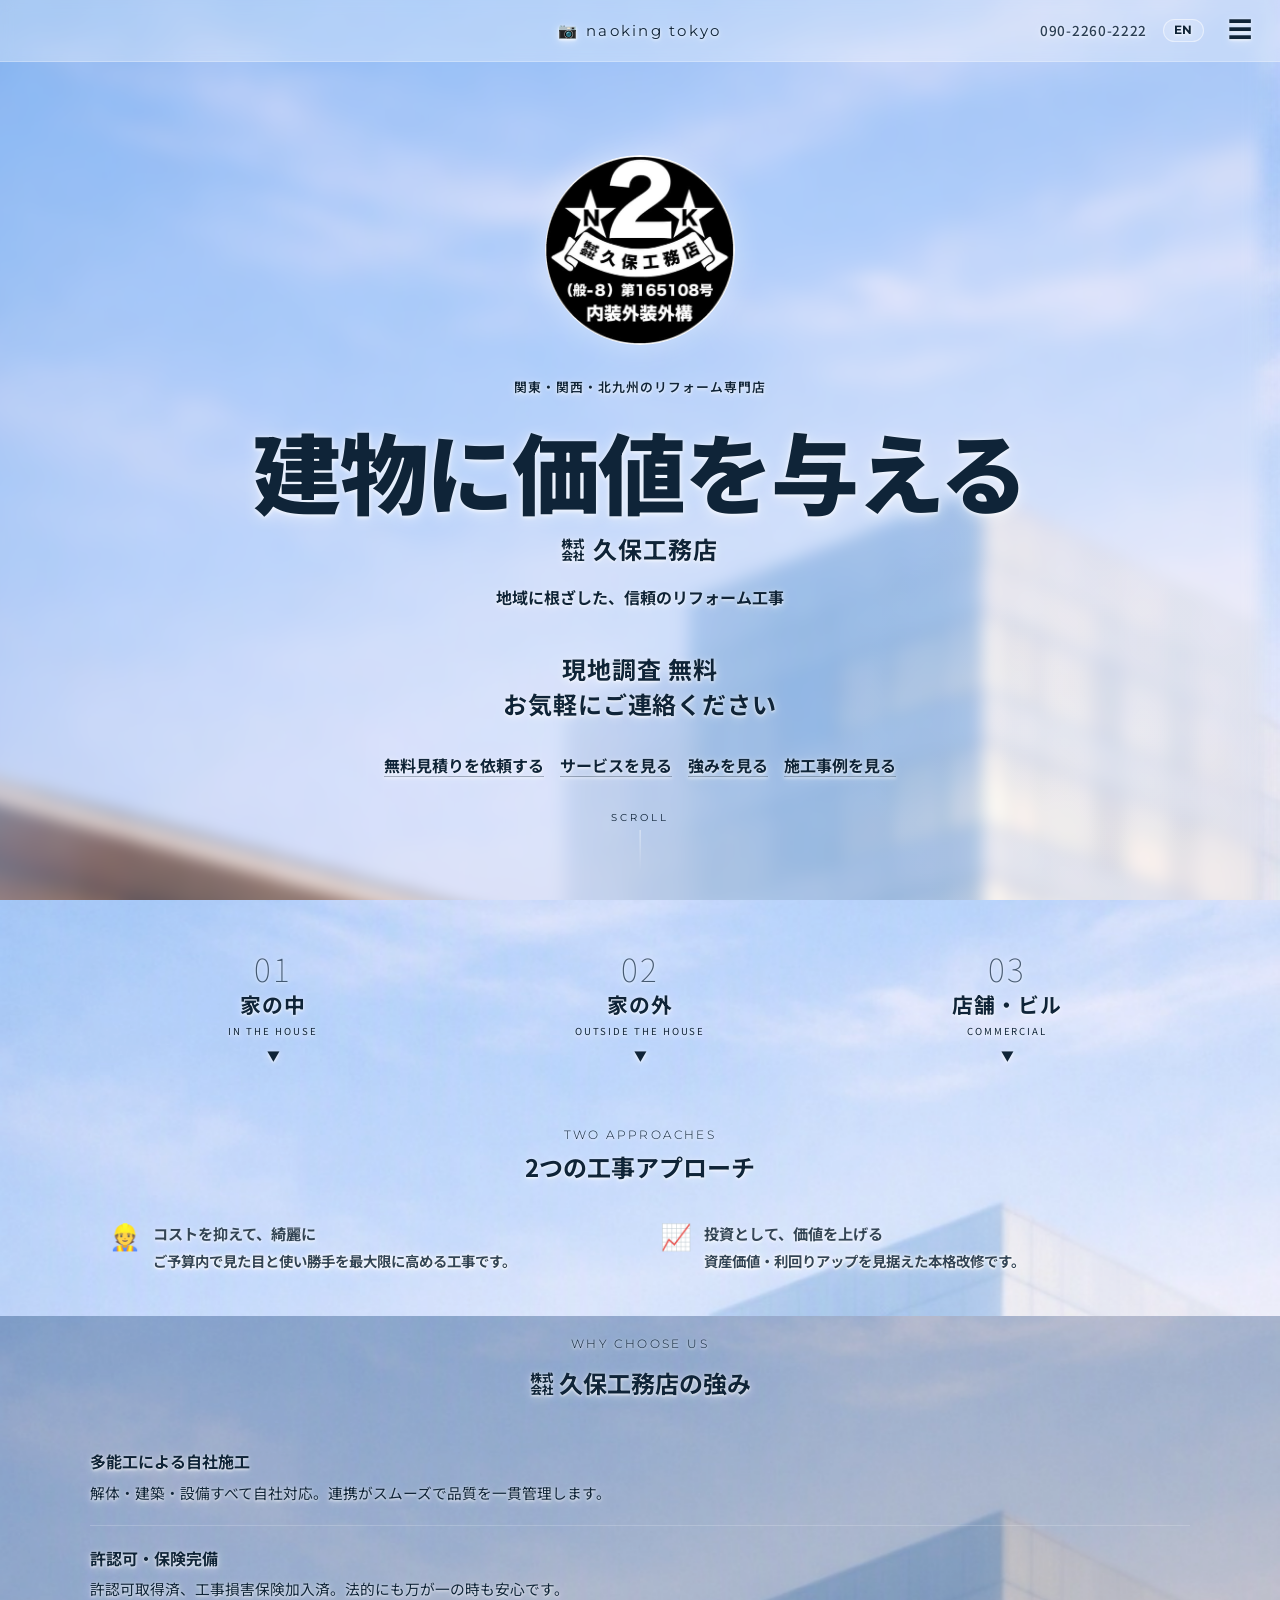
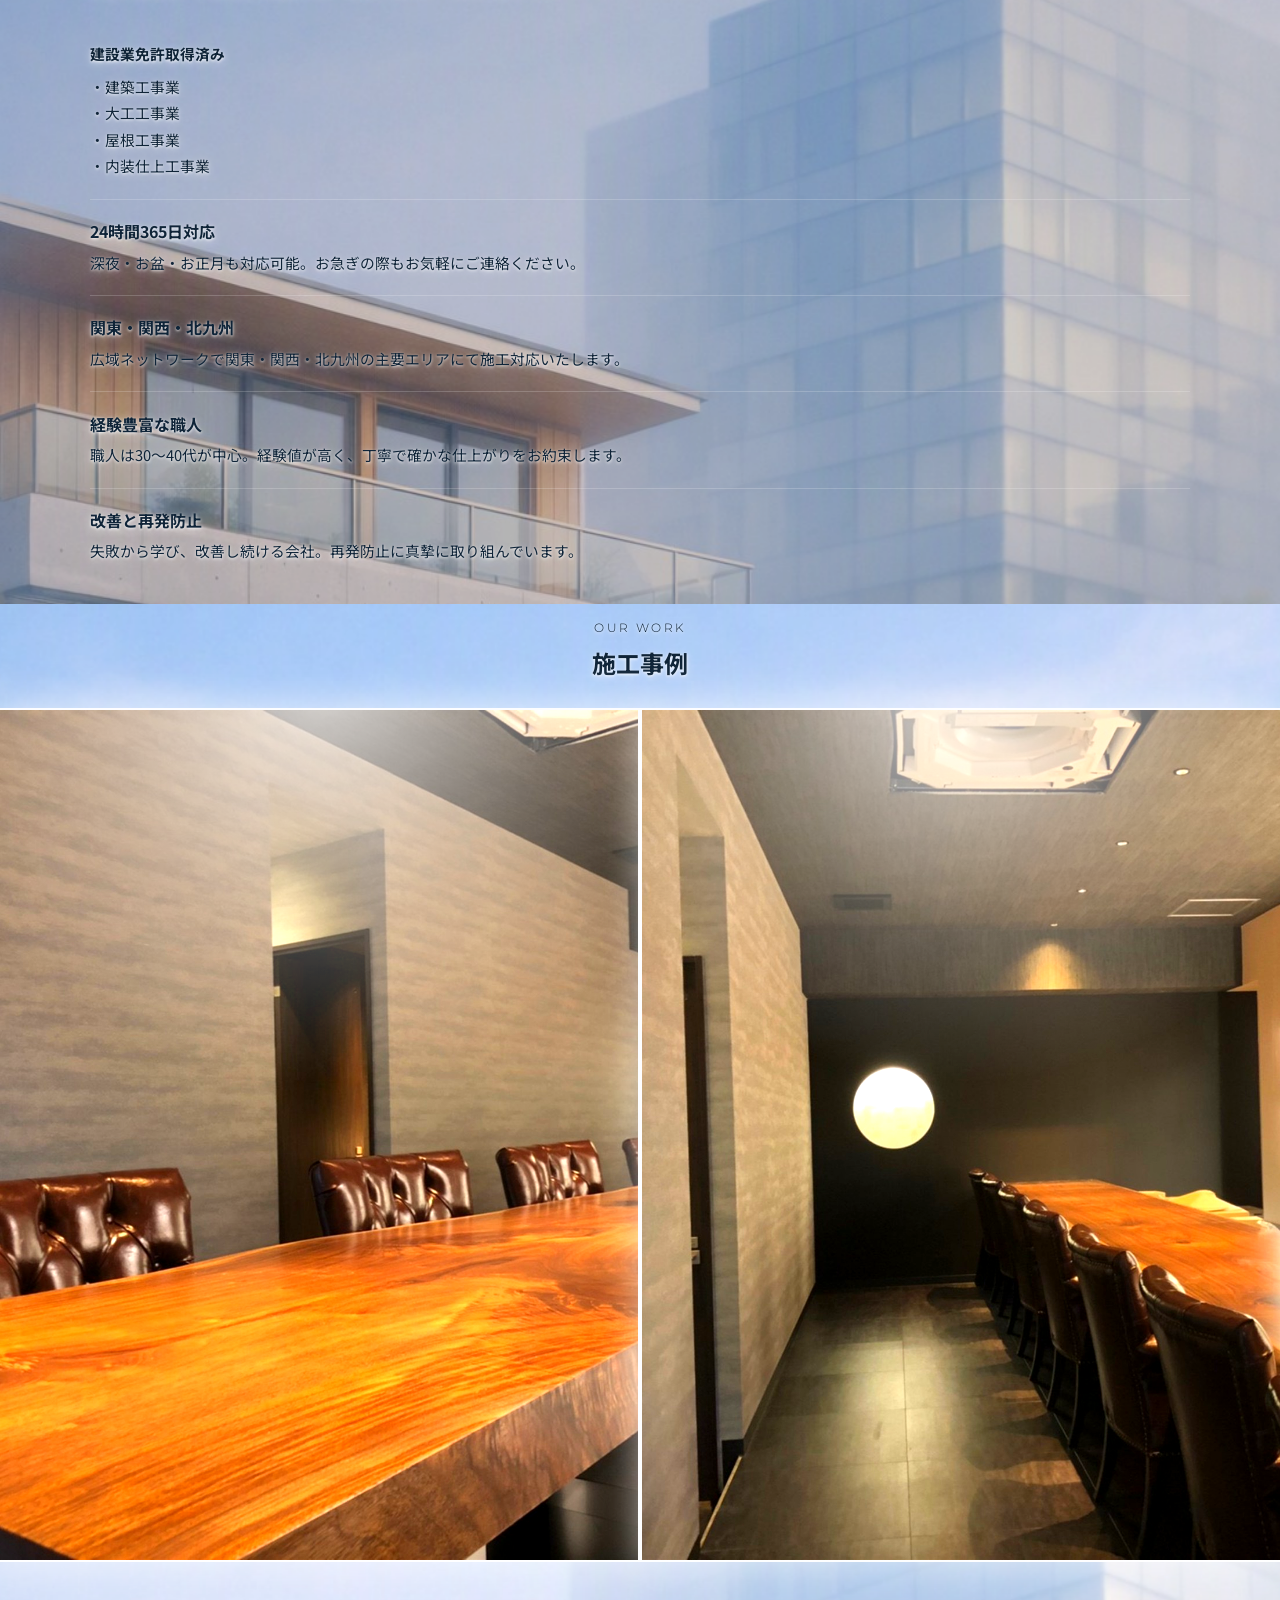
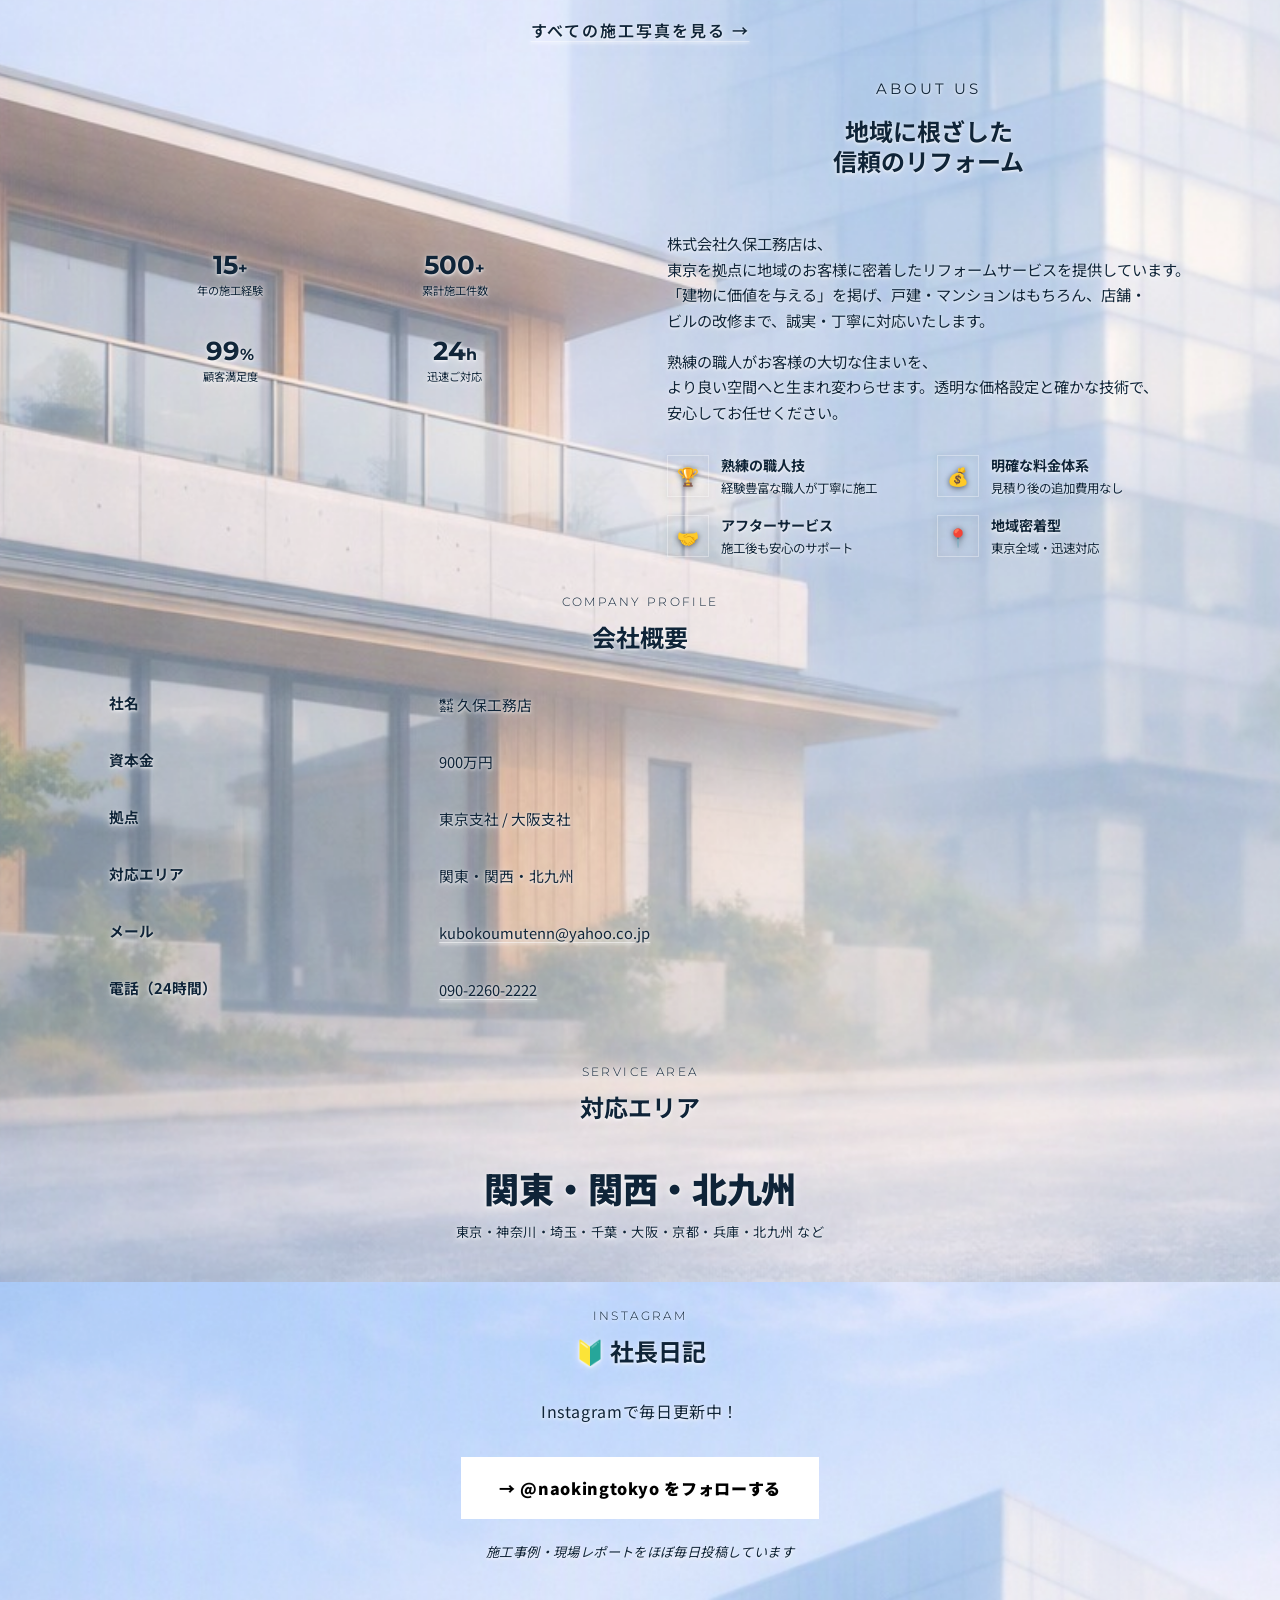
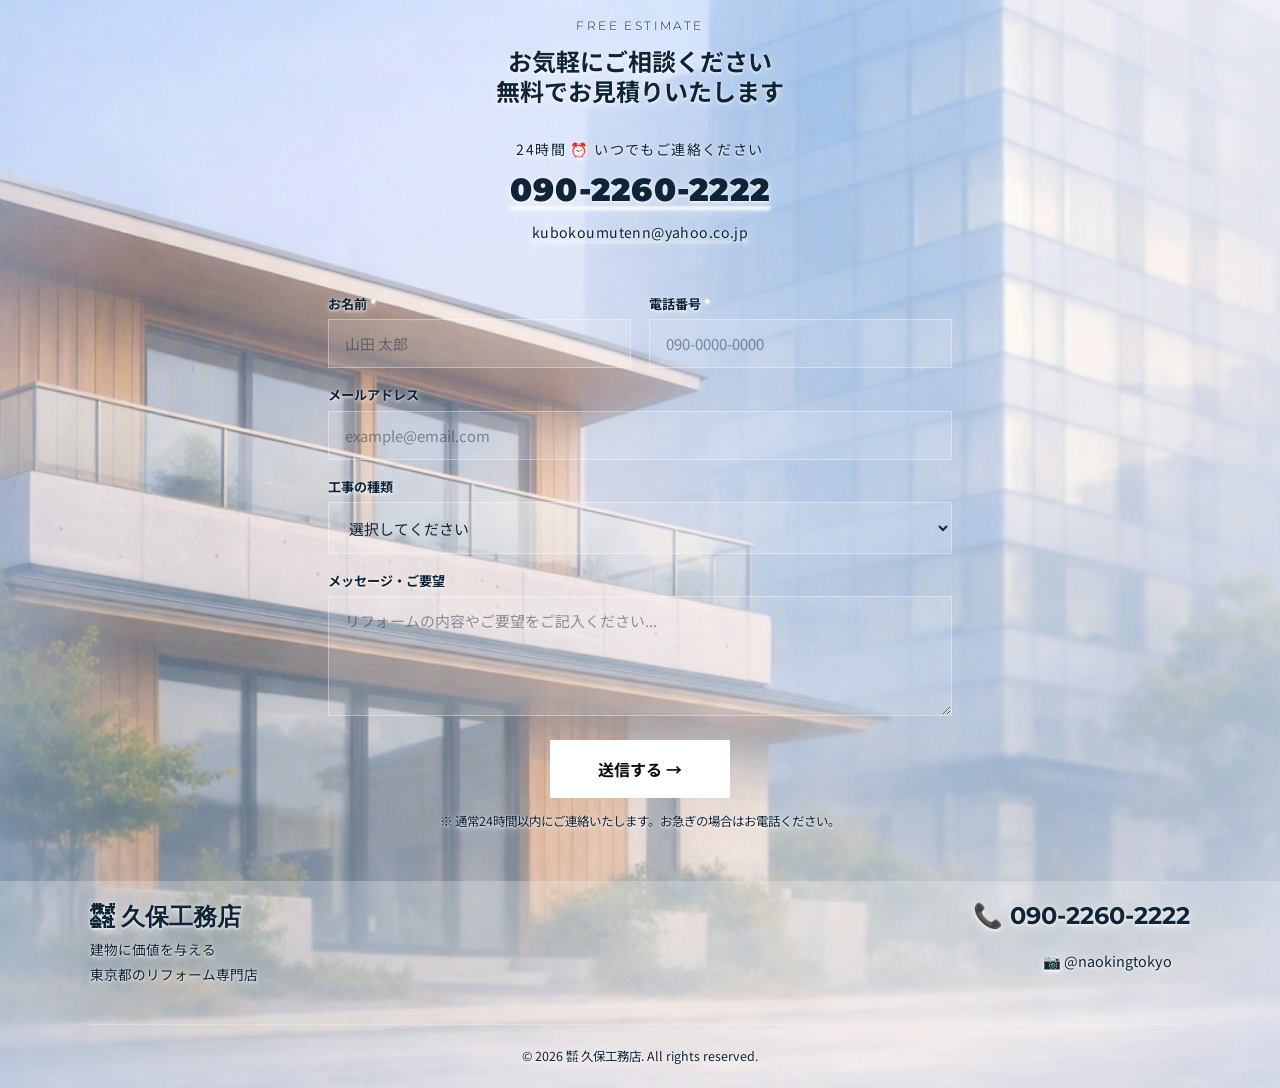
==== index.html @ e4a73e52 "Align hero-free-text size with hero-name (both now 1.5rem) Kubo-san asked for "現地調査 無料 / お気軽にご連絡ください" ====
<!DOCTYPE html>
<html lang="ja">
<head>
  <meta charset="UTF-8">
  <meta name="viewport" content="width=device-width, initial-scale=1.0">
  <title>㍿ 久保工務店 | 建物に価値を与える</title>
  <link rel="icon" href="logo.jpg" type="image/jpeg">
  <link rel="canonical" href="https://kubokoumutenn.com">
  <meta property="og:url" content="https://kubokoumutenn.com">
  <meta property="og:title" content="㍿ 久保工務店 | 建物に価値を与える">
  <meta property="og:description" content="地域に根ざした、信頼のリフォーム工事。戸建・マンションから店舗・ビルまで対応。現地調査無料。関東・関西・北九州。24時間365日対応。">
  <meta property="og:type" content="website">
  <!-- Structured data: no street address is published anywhere on this
       site (only "東京支社 / 大阪支社" branch names) -- this models the
       business as a service-area contractor via areaServed rather than
       inventing an address, matching how Google expects businesses that
       travel to customers rather than operate a storefront. -->
  <script type="application/ld+json">
  {
    "@context": "https://schema.org",
    "@type": "GeneralContractor",
    "@id": "https://kubokoumutenn.com/#business",
    "name": "株式会社久保工務店",
    "alternateName": "naoking tokyo",
    "url": "https://kubokoumutenn.com",
    "logo": "https://kubokoumutenn.com/logo.jpg",
    "image": "https://kubokoumutenn.com/logo.jpg",
    "description": "地域に根ざした、信頼のリフォーム工事。戸建・マンションから店舗・ビルまで対応。現地調査無料。関東・関西・北九州。24時間365日対応。",
    "telephone": "+81-90-2260-2222",
    "email": "kubokoumutenn@yahoo.co.jp",
    "sameAs": [
      "https://www.instagram.com/naokingtokyo"
    ],
    "areaServed": [
      { "@type": "AdministrativeArea", "name": "東京都" },
      { "@type": "AdministrativeArea", "name": "神奈川県" },
      { "@type": "AdministrativeArea", "name": "埼玉県" },
      { "@type": "AdministrativeArea", "name": "千葉県" },
      { "@type": "AdministrativeArea", "name": "大阪府" },
      { "@type": "AdministrativeArea", "name": "京都府" },
      { "@type": "AdministrativeArea", "name": "兵庫県" },
      { "@type": "City", "name": "北九州市" }
    ],
    "openingHoursSpecification": {
      "@type": "OpeningHoursSpecification",
      "dayOfWeek": [
        "Monday", "Tuesday", "Wednesday", "Thursday", "Friday", "Saturday", "Sunday"
      ],
      "opens": "00:00",
      "closes": "23:59"
    },
    "hasOfferCatalog": {
      "@type": "OfferCatalog",
      "name": "施工サービス",
      "itemListElement": [
        {
          "@type": "Offer",
          "itemOffered": {
            "@type": "Service",
            "name": "内装リフォーム",
            "description": "壁紙・クロス張替え、フローリング・床工事、キッチン・浴室リフォーム、収納・押し入れ改造、照明・電気工事"
          }
        },
        {
          "@type": "Offer",
          "itemOffered": {
            "@type": "Service",
            "name": "外装リフォーム",
            "description": "外壁塗装・補修、屋根工事・防水、サッシ・窓リフォーム、雨樋・軒天補修、玄関・アプローチ改修"
          }
        },
        {
          "@type": "Offer",
          "itemOffered": {
            "@type": "Service",
            "name": "外構・全面リフォーム工事",
            "description": "間取り変更・スケルトン工事、断熱・耐震リフォーム、バリアフリー化、マンション全面改装、一戸建て丸ごとリフォーム"
          }
        },
        {
          "@type": "Offer",
          "itemOffered": {
            "@type": "Service",
            "name": "店舗・ビル改修",
            "description": "テナント内装・店舗改修、オフィス改修、ビル外装・共用部リノベーション、収益物件のコンバージョン（用途変更）、資産価値・利回り向上プラン"
          }
        }
      ]
    }
  }
  </script>
  <!-- Google tag (gtag.js) -->
  <script async src="https://www.googletagmanager.com/gtag/js?id=G-VWRMP00PLB"></script>
  <script>
    window.dataLayer = window.dataLayer || [];
    function gtag(){dataLayer.push(arguments);}
    gtag('js', new Date());
    gtag('config', 'G-VWRMP00PLB');
  </script>
  <link rel="preconnect" href="https://fonts.googleapis.com">
  <link rel="preconnect" href="https://fonts.gstatic.com" crossorigin>
  <link href="https://fonts.googleapis.com/css2?family=Noto+Sans+JP:wght@300;400;500;700;900&family=Montserrat:wght@400;600;700;800;900&display=swap" rel="stylesheet">
  <style>
    *, *::before, *::after { box-sizing: border-box; margin: 0; padding: 0; max-width: 100%; }

    :root {
      --primary:       #ffffff;
      --primary-hover: #cccccc;
      --secondary:     #888888;
      --accent:        #333333;
      --green:         #bbbbbb;
      --dark:          #0a0a0a;
      --cream:         #0a0a0a;
      --warm:          #111111;
      --text:          #888888;
      --muted:         #666666;
      --color-card:    rgba(26,26,26,0.85);
    }

    html {
      scroll-behavior: smooth;
      overflow-x: hidden;
      max-width: 100%;
      width: 100%;
    }

    body {
      font-family: 'Noto Sans JP', sans-serif;
      color: var(--text);
      background: var(--cream);
      overflow-x: hidden;
      max-width: 100%;
      width: 100%;
      word-break: keep-all;
      overflow-wrap: break-word;
    }

    .ph { font-variant-emoji: text; color: #0f2438; }

    /* ─── NAV ─────────────────────────────────────── */
    nav {
      position: fixed;
      top: 0;
      left: 0;
      right: 0;
      z-index: 1000;
      width: 100%;
      padding: 0.9rem 20px;
      box-sizing: border-box;
      background: rgba(255,255,255,0.30);
      backdrop-filter: blur(6px);
      border-bottom: 1px solid rgba(255,255,255,0.25);
      display: flex;
      align-items: center;
      min-height: 60px;
    }

    .nav-logo {
      flex: 0;
      font-family: 'Montserrat', sans-serif;
      font-weight: 400;
      font-size: 0.95rem;
      color: #0f2438;
      text-shadow: 0 1px 3px rgba(255,255,255,0.9), 0 2px 10px rgba(255,255,255,0.55);
      letter-spacing: 0.15em;
      text-transform: lowercase;
      white-space: nowrap;
      text-decoration: none;
    }
    .nav-logo span { color: #0f2438; }

    .nav-phone {
      color: #0f2438;
      text-shadow: 0 1px 3px rgba(255,255,255,0.9), 0 2px 10px rgba(255,255,255,0.55);
      text-decoration: none;
      font-size: 0.85rem;
      letter-spacing: 0.05em;
      font-weight: 500;
      opacity: 0.85;
      white-space: nowrap;
    }
    .nav-phone:hover { opacity: 1; }

    /* Language toggle -- a small pill badge rather than plain text like
       the phone number, so it reads as a switch/control instead of
       blending into the rest of the nav. Kept compact so it doesn't push
       the phone number or hamburger into wrapping on narrow screens. */
    .nav-lang {
      display: inline-flex;
      align-items: center;
      justify-content: center;
      padding: 0.2rem 0.6rem;
      border: 1px solid rgba(255,255,255,0.5);
      border-radius: 999px;
      background: rgba(255,255,255,0.15);
      color: #0f2438;
      text-shadow: 0 1px 3px rgba(255,255,255,0.9), 0 2px 10px rgba(255,255,255,0.55);
      text-decoration: none;
      font-family: 'Montserrat', sans-serif;
      font-size: 0.72rem;
      font-weight: 700;
      letter-spacing: 0.08em;
      white-space: nowrap;
      transition: background 0.2s ease, border-color 0.2s ease;
    }
    .nav-lang:hover {
      background: rgba(255,255,255,0.28);
      border-color: rgba(255,255,255,0.9);
    }

    #hamburger {
      background: none;
      border: none;
      color: #0f2438;
      text-shadow: 0 1px 3px rgba(255,255,255,0.9), 0 2px 10px rgba(255,255,255,0.55);
      font-size: 1.5rem;
      cursor: pointer;
      z-index: 1100;
      line-height: 1;
      padding: 4px 8px;
    }

    /* Dark scrim (not the light glass used on the thin nav bar) -- white
       text needs a genuinely dark backdrop to stay legible, and a light
       translucent background stops providing that once it sits over a
       bright part of the photo, since white-on-near-white barely shows
       even with a shadow. This dropdown needs to work reliably over any
       part of the page, so it gets its own solid-ish dark tint. */
    #mobile-menu {
      display: none;
      position: absolute;
      top: 100%;
      left: 0;
      right: 0;
      background: rgba(255,255,255,0.9);
      backdrop-filter: blur(10px);
      padding: 20px;
      z-index: 999;
      border-bottom: 1px solid rgba(15,36,56,0.15);
    }
    #mobile-menu a {
      display: block;
      color: #0f2438;
      text-shadow: none;
      text-decoration: none;
      padding: 12px 0;
      border-bottom: 1px solid rgba(15,36,56,0.15);
      font-size: 0.85rem;
      letter-spacing: 0.1em;
      font-family: 'Noto Sans JP', sans-serif;
    }
    #mobile-menu a:last-child { border-bottom: none; }
    #mobile-menu a:hover { color: rgba(15,36,56,0.65); }

    .nav-logo-img {
      display: block;
      width: 55px;
      height: 55px;
      min-width: 55px;
      min-height: 55px;
      flex-shrink: 0;
      border-radius: 50%;
      object-fit: contain;
      object-position: center;
      border: 2px solid rgba(255,255,255,0.6);
      box-shadow: 0 2px 10px rgba(0,0,0,0.4);
      background: transparent;
      mix-blend-mode: multiply;
    }

    @media (max-width: 768px) {
      nav {
        padding: 0.75rem 12px;
        gap: 0.4rem;
        justify-content: space-between;
      }
      nav > div:first-child {
        display: none;
      }
      nav > div:nth-child(3) {
        flex: 0 0 auto;
        display: flex;
        align-items: center;
        gap: 0.35rem;
      }
      .nav-logo {
        font-size: 0.72rem;
        letter-spacing: 0.08em;
      }
      .nav-phone {
        display: inline-block !important;
        font-size: 0.68rem;
        letter-spacing: 0.03em;
      }
      .nav-lang {
        font-size: 0.64rem;
        padding: 0.15rem 0.5rem;
      }
      #hamburger {
        font-size: 1.3rem;
        padding: 2px 4px;
      }
    }

    @media (max-width: 480px) {
      .nav-logo {
        font-size: 0.68rem;
        letter-spacing: 0.06em;
      }
      .nav-phone {
        font-size: 0.62rem;
      }
      .nav-lang {
        font-size: 0.58rem;
        padding: 0.12rem 0.42rem;
      }
    }

    /* ─── MOBILE OVERLAY ──────────────────────────── */
    .mob-overlay {
      display: none;
      position: fixed;
      inset: 0;
      z-index: 190;
      background: rgba(10,10,10,.98);
      flex-direction: column;
      align-items: center;
      justify-content: center;
      gap: 2.2rem;
    }
    .mob-overlay.open { display: flex; }
    .mob-overlay a {
      color: white;
      text-decoration: none;
      font-size: 1.25rem;
      font-weight: 500;
      letter-spacing: 1px;
      transition: color .25s;
    }
    .mob-overlay a:hover { color: var(--secondary); }
    .mob-close {
      position: absolute;
      top: 1.4rem;
      right: 1.8rem;
      background: none;
      border: none;
      color: white;
      font-size: 1.8rem;
      cursor: pointer;
      line-height: 1;
    }

    /* ─── SHARED LAYOUT ───────────────────────────── */
    .container { max-width: 1100px; margin: 0 auto; position: relative; z-index: 1; }

    section { padding: 1.5rem 2rem; position: relative; }

    .section-header { text-align: center; margin-bottom: 2rem; }

    .section-label {
      font-family: 'Montserrat', sans-serif;
      font-size: 0.75rem;
      font-weight: 300;
      letter-spacing: 0.2em;
      text-transform: uppercase;
      color: #0f2438;
      text-shadow: 0 1px 3px rgba(255,255,255,0.9), 0 2px 10px rgba(255,255,255,0.55);
      margin-bottom: 0.6rem;
    }

    /* Standard header size sitewide -- matches the footer's ㍿ 久保工務店
       wordmark (.ft-logo, 1.5rem) so every major heading reads at one
       consistent size instead of the mix of 2rem/1.75rem/1.625rem/etc that
       had accumulated across different sections. */
    .section-title {
      font-size: 1.5rem;
      font-weight: 700;
      color: #0f2438;
      text-shadow: 0 1px 3px rgba(255,255,255,0.9), 0 2px 10px rgba(255,255,255,0.55);
      line-height: 1.25;
    }

    /* The ㍿ ligature renders as a tall stacked 株式/会社 glyph, which eats
       into the label-to-title gap above it and makes the spacing look
       tighter than other section headers. Extra margin compensates. */
    #strengths .section-label { margin-bottom: 1.1rem; }

    .divider {
      width: 56px;
      height: 2px;
      border-radius: 0;
      background: #ffffff;
      margin: 1rem auto 0;
    }

    /* ─── BACKGROUND ZONES ──────────────────────── */
    .bg-zone {
      background-size: cover;
      background-position: center top;
      background-repeat: no-repeat;
      background-color: #0a0a0a;
    }
    /* Sitewide: one tall image (a soft-focus modern house + building,
       fading from open sky at its top down to street level at its
       bottom) reused across every zone via a different background-
       position instead of a different photo per zone -- no more seam to
       blend between zones, since it's the same photo throughout. Each
       zone's own position just picks which vertical band of that one
       image shows through its box. */
    .zone-1 {
      background-image: url('Background/bg-long-index.jpg');
      background-position: center 0%;
    }
    .zone-2 {
      background-image: url('Background/bg-long-index.jpg');
      background-position: center 60%;
    }
    .zone-3 {
      background-image: url('Background/bg-long-index.jpg');
      background-position: center 80%;
    }

    /* buttons */
    .btn {
      display: inline-block;
      padding: .95rem 2.4rem;
      border-radius: 0;
      font-weight: 700;
      font-size: .95rem;
      cursor: pointer;
      border: none;
      transition: all .3s;
      text-decoration: none;
      font-family: 'Noto Sans JP', sans-serif;
    }
    .btn-fill {
      background: #ffffff;
      color: #0a0a0a;
    }
    .btn-fill:hover {
      background: #cccccc;
      transform: translateY(-2px);
      box-shadow: 0 8px 24px rgba(255,255,255,.15);
    }
    .btn-ghost {
      background: transparent;
      color: #0f2438;
      border: 1px solid #444444;
    }
    .btn-ghost:hover {
      border-color: #0f2438;
      background: rgba(255,255,255,.05);
    }

    /* reveal animation */
    .reveal {
      opacity: 0;
      transform: translateY(28px);
      transition: opacity .65s ease, transform .65s ease;
    }
    .reveal.visible {
      opacity: 1;
      transform: none;
    }

    /* Border-trace flash: one thin shiny line runs the full perimeter of
       a compact "header" block (label + title) inside each major
       section, leaving a short glowing trail behind its leading edge,
       then fades out right as it completes the lap. Replayed each time
       that section scrolls into view. Traces a small header rather than
       the whole section so the full loop is always visible even on
       sections taller than the viewport. display:inline-block makes the
       frame hug its text content instead of stretching full-width.
       opacity:0 at rest is required because the dash (64) and gap (336)
       sum to exactly the path's real total length (400), so some part
       of the dash is ALWAYS positioned somewhere on the path — without
       this, a static sliver stays visible at the idle dashoffset even
       when not "playing".

       No vector-effect="non-scaling-stroke" here on purpose, even
       though the header box is rarely square (preserveAspectRatio=
       "none" stretches the 100x100 viewBox unevenly to fit it) — with
       non-scaling-stroke PRESENT, stroke-dasharray rendered as two
       disconnected fragments on opposite edges instead of one
       continuous dash (confirmed by toggling the attribute on/off with
       everything else identical). Without it, the stroke width varies
       slightly between the squished and stretched axes, which is the
       better trade-off: a thin glowing line with faint width unevenness
       reads fine, a line that's visibly broken into two pieces does not.

       Units are the path's RAW length (400 = 4 sides x 100 viewBox
       units each, from "M 100 0 L 100 100 L 0 100 L 0 0 L 100 0 Z"),
       NOT a pathLength-normalized 0-100 range. There USED to be a
       pathLength="100" attribute on the <path> with dash/offset values
       written against that normalized scale (e.g. "16 84", offsets
       0-100) — that looked reasonable in isolation but rendered as TWO
       separate dash fragments on opposite edges instead of one, because
       stroke-dasharray/stroke-dashoffset here do NOT actually get
       rescaled by pathLength (confirmed empirically: getTotalLength()
       reports 400 regardless of the pathLength attribute, and swapping
       in raw 400-scale values immediately fixed the double-fragment
       render). Removed pathLength from the markup entirely so nothing
       here silently depends on browser support for that rescaling —
       if a future engine starts honoring it correctly, these hardcoded
       raw values must NOT be re-normalized back down to 0-100. */
    .trace-frame {
      position: relative;
      display: inline-block;
    }
    .trace-frame svg {
      position: absolute;
      inset: 0;
      width: 100%;
      height: 100%;
      overflow: visible;
      pointer-events: none;
      z-index: 2;
    }
    .trace-frame .trace-path {
      fill: none;
      stroke: #ffffff;
      stroke-width: 1;
      stroke-linecap: round;
      filter: drop-shadow(0 0 2px rgba(255,255,255,.85)) drop-shadow(0 0 5px rgba(255,255,255,.35));
      stroke-dasharray: 64 336;
      opacity: 0;
    }
    .trace-frame .trace-path.play {
      opacity: 1;
      animation: sectionTrace .9s cubic-bezier(.3,.75,.35,1) 1;
    }
    .trace-frame.bold .trace-path {
      stroke-width: 1.25;
      filter: drop-shadow(0 0 2px rgba(255,255,255,.95)) drop-shadow(0 0 7px rgba(255,255,255,.5));
    }
    /* Full lap: dashoffset 400 -> 0 travels the entire real path length
       once. Holds full opacity until 85% through the lap, then fades to
       0 over the last stretch so the trail visibly dissolves as it
       arrives back at the start corner, instead of cutting off
       abruptly when JS removes .play after animationend. */
    @keyframes sectionTrace {
      0%   { stroke-dashoffset: 400; opacity: 1; }
      85%  { opacity: 1; }
      100% { stroke-dashoffset: 0; opacity: 0; }
    }
    @media (prefers-reduced-motion: reduce) {
      .trace-frame .trace-path.play { animation-duration: .01s; }
    }

    /* ─── HERO ────────────────────────────────────── */
    .hero {
      min-height: 100vh;
      display: flex;
      align-items: center;
      justify-content: center;
      text-align: center;
      position: relative;
      overflow: hidden;
      width: 100%;
      padding: 7rem 2rem 5rem;
    }

    /* soft-focus sky, matching the blurred look used elsewhere on the site --
       blurred on its own layer (not the whole .hero) so the text stays sharp,
       and overscanned past the edges so the blur's soft border is clipped
       off by .hero's overflow:hidden instead of showing as a visible fringe. */
    .hero::before {
      content: '';
      position: absolute;
      inset: -20px;
      background-image: url('Background/bg-long-index.jpg');
      background-size: cover;
      background-position: center 0%;
      background-repeat: no-repeat;
      filter: blur(8px);
      z-index: 0;
    }

    /* warm glow blob */
    .hero::after {
      content: '';
      position: absolute;
      bottom: -120px;
      right: -120px;
      width: 600px;
      height: 600px;
      border-radius: 50%;
      background: radial-gradient(circle, rgba(255,255,255,.04) 0%, transparent 70%);
      pointer-events: none;
    }

    .hero-content {
      position: relative;
      z-index: 1;
      width: 100%;
      max-width: 100%;
      margin: 0 auto;
      display: flex;
      flex-direction: column;
      align-items: center;
      justify-content: center;
      text-align: center;
      padding-top: 20px;
      padding-bottom: 20px;
      padding-left: 20px;
      padding-right: 20px;
      box-sizing: border-box;
    }

    .hero-badge {
      display: inline-block;
      background: transparent;
      color: #0f2438;
      font-family: 'Noto Sans JP', sans-serif;
      font-size: .8rem;
      font-weight: 600;
      padding: 0;
      border: none;
      letter-spacing: 1px;
      margin-bottom: 1.6rem;
      text-shadow: 0 1px 3px rgba(255,255,255,0.9), 0 2px 10px rgba(255,255,255,0.55);
    }

    /* Matches the footer's ㍿ 久保工務店 wordmark (.ft-logo) size, since
       it's the same text -- part of the sitewide header-size standard. */
    .hero-name {
      font-family: 'Noto Sans JP', sans-serif;
      font-size: 1.5rem;
      font-weight: 700;
      color: #0f2438;
      letter-spacing: 0.05em;
      margin-bottom: 1.2rem;
      text-shadow: 0 1px 3px rgba(255,255,255,0.9), 0 2px 10px rgba(255,255,255,0.55);
    }
    .hero-name .hl { color: inherit; }

    .hero-tagline {
      font-family: 'Noto Sans JP', sans-serif;
      font-size: clamp(2.8rem, 7vw, 5.5rem);
      color: #0f2438;
      font-weight: 900;
      letter-spacing: -0.02em;
      line-height: 1.1;
      margin-bottom: .75rem;
      text-shadow: 0 1px 4px rgba(255,255,255,0.9), 0 3px 16px rgba(255,255,255,0.55);
    }

    .hero-sub {
      font-size: 1rem;
      color: #0f2438;
      font-weight: 700;
      margin-bottom: 2.6rem;
      text-shadow: 0 1px 3px rgba(255,255,255,0.9), 0 2px 10px rgba(255,255,255,0.55);
    }

    .hero-cta .btn {
      background: none;
      border: none;
      box-shadow: none;
      padding: 0;
      color: #0f2438;
      font-weight: 700;
      font-size: 1rem;
      text-decoration: underline;
      text-underline-offset: 4px;
      text-decoration-color: rgba(15,36,56,0.35);
      text-shadow: 0 1px 3px rgba(255,255,255,0.9), 0 2px 10px rgba(255,255,255,0.55);
      transition: color .2s, text-decoration-color .2s;
    }
    .hero-cta .btn:hover {
      background: none;
      transform: none;
      box-shadow: none;
      color: #0f2438;
      text-decoration-color: rgba(15,36,56,0.75);
    }

    .hero-free-text {
      font-family: 'Noto Sans JP', sans-serif;
      font-size: 1.5rem;
      font-weight: 700;
      color: #0f2438;
      letter-spacing: 0.04em;
      margin-bottom: 2rem;
      text-shadow: 0 1px 3px rgba(255,255,255,0.9), 0 2px 10px rgba(255,255,255,0.55);
    }

    .hero-cta {
      display: flex;
      gap: 1rem;
      justify-content: center;
      flex-wrap: wrap;
    }

    .hero-logo-wrap {
      width: 190px;
      height: 190px;
      min-width: 190px;
      min-height: 190px;
      border-radius: 50%;
      overflow: hidden;
      margin: 0 auto 2rem;
      flex-shrink: 0;
      background: transparent;
      filter: drop-shadow(0 0 15px rgba(255,255,255,0.4));
    }
    .hero-logo-img {
      display: block;
      width: 100%;
      height: 100%;
      object-fit: cover;
      object-position: center;
      border-radius: 50%;
      border: none;
    }

    /* ─── SCROLL INDICATOR ────────────────────────── */
    .scroll-indicator {
      position: absolute;
      bottom: 30px;
      left: 50%;
      transform: translateX(-50%);
      display: flex;
      flex-direction: column;
      align-items: center;
      gap: 6px;
      z-index: 10;
    }
    .scroll-text {
      font-family: 'Montserrat', sans-serif;
      font-size: 0.65rem;
      font-weight: 400;
      letter-spacing: 0.3em;
      color: #0f2438;
      text-transform: uppercase;
    }
    .scroll-line {
      width: 1px;
      height: 40px;
      background: linear-gradient(to bottom, rgba(255,255,255,0.6), rgba(255,255,255,0));
      animation: scrollDrop 1.6s ease-in-out infinite;
    }
    @keyframes scrollDrop {
      0%   { opacity: 0; transform: scaleY(0); transform-origin: top; }
      40%  { opacity: 1; transform: scaleY(1); transform-origin: top; }
      80%  { opacity: 0; transform: scaleY(1); transform-origin: bottom; }
      100% { opacity: 0; transform: scaleY(0); transform-origin: bottom; }
    }

    /* ─── SERVICES ────────────────────────────────── */
    #services {
      position: relative;
    }
    /* Reverted back to 0.15 -- raising this to 0.42 created a visible dark
       rectangle specifically around .services-grid, because that grid
       already carries its own translucent white grid-line background
       (rgba(255,255,255,0.18)); stacking a much stronger black overlay
       underneath it made the grid area read as a distinct dark box against
       the rest of the section, which is exactly what "no more dark boxes"
       ruled out earlier in this project. Fixed the actual pale-text
       complaint by strengthening the text itself (font-weight) instead of
       the section-wide overlay -- see .service-desc/.service-list li/
       .two-track-text p below. */
    #services::before {
      content: '';
      position: absolute;
      inset: 0;
      background: rgba(255,255,255,0.15);
      z-index: 0;
    }

    .services {
      padding: 1.25rem 1.5rem;
      position: relative;
      z-index: 1;
      background-image: url('Background/bg-long-index.jpg');
      background-size: cover;
      background-position: center 15%;
    }

    .services-grid {
      display: grid;
      grid-template-columns: repeat(auto-fit, minmax(240px, 1fr));
      gap: 1px;
      max-width: 1100px;
      margin: 0 auto;
    }

    .two-track-label {
      text-align: center;
      max-width: 1100px;
      margin: 2.5rem auto 1rem;
    }

    .two-track {
      display: grid;
      grid-template-columns: 1fr 1fr;
      gap: 1px;
      max-width: 1100px;
      margin: 0 auto;
    }

    .two-track-item {
      background: transparent;
      padding: 1.5rem 1.2rem;
      display: flex;
      gap: .75rem;
      align-items: flex-start;
      min-width: 0;
    }

    .two-track-icon { font-size: 1.6rem; flex-shrink: 0; line-height: 1; }
    .two-track-text { min-width: 0; }
    .two-track-text h4 { font-size: .95rem; font-weight: 700; color: #0f2438; text-shadow: 0 1px 3px rgba(255,255,255,0.9), 0 2px 10px rgba(255,255,255,0.55); margin-bottom: .3rem; }
    .two-track-text p { font-size: .9rem; font-weight: 700; color: #0f2438; text-shadow: 0 1px 2px rgba(255,255,255,1), 0 0 3px rgba(255,255,255,0.95), 0 0 6px rgba(255,255,255,0.8), 0 2px 10px rgba(255,255,255,0.55); line-height: 1.6; margin: 0; }

    @media (max-width: 480px) {
      .two-track { grid-template-columns: 1fr; }
    }

    .service-card {
      background: transparent;
      cursor: pointer;
      transition: background 0.2s ease;
      overflow: hidden;
    }

    .service-card:hover { background: rgba(255,255,255,0.08); }

    .service-summary {
      display: flex;
      flex-direction: column;
      align-items: center;
      justify-content: center;
      padding: 2rem 1rem 1.5rem;
      text-align: center;
      gap: 0.3rem;
      position: relative;
    }

    .service-num {
      font-size: 2rem;
      font-weight: 100;
      color: #0f2438;
      text-shadow: 0 1px 3px rgba(255,255,255,0.9), 0 2px 10px rgba(255,255,255,0.55);
      letter-spacing: 0.05em;
      opacity: 0.7;
      line-height: 1;
    }

    .service-title-ja {
      font-size: 1.3rem;
      font-weight: 700;
      color: #0f2438;
      text-shadow: 0 1px 3px rgba(255,255,255,0.9), 0 2px 10px rgba(255,255,255,0.55);
      letter-spacing: 0.05em;
    }

    .service-title-en {
      font-size: 0.6rem;
      font-weight: 400;
      color: #0f2438;
      text-shadow: 0 1px 3px rgba(255,255,255,0.9), 0 2px 10px rgba(255,255,255,0.55);
      letter-spacing: 0.2em;
      text-transform: uppercase;
    }

    .service-arrow {
      margin-top: 0.5rem;
      font-size: 0.8rem;
      color: #0f2438;
      text-shadow: 0 1px 3px rgba(255,255,255,0.9), 0 2px 10px rgba(255,255,255,0.55);
      transition: transform 0.3s ease, color 0.2s ease;
      line-height: 1;
    }

    .service-card.open .service-arrow {
      transform: rotate(180deg);
      color: #0f2438;
    }

    .service-detail {
      max-height: 0;
      overflow: hidden;
      transition: max-height 0.4s ease, padding 0.3s ease;
      padding: 0 1.2rem;
      border-top: 0px solid rgba(255,255,255,0.18);
    }

    .service-card.open .service-detail {
      max-height: 400px;
      padding: 1.2rem 1.2rem 1.8rem;
      border-top: 1px solid rgba(255,255,255,0.18);
    }

    .service-desc {
      font-size: 0.9rem;
      font-weight: 700;
      color: #0f2438 !important;
      text-shadow: 0 1px 2px rgba(255,255,255,1), 0 0 3px rgba(255,255,255,0.95), 0 0 6px rgba(255,255,255,0.8), 0 2px 10px rgba(255,255,255,0.55) !important;
      line-height: 1.7;
      margin-bottom: 1rem;
    }

    .service-list {
      list-style: none;
      padding: 0;
      margin: 0;
    }

    .service-list li {
      font-size: 0.88rem;
      font-weight: 700;
      color: #0f2438 !important;
      text-shadow: 0 1px 2px rgba(255,255,255,1), 0 0 3px rgba(255,255,255,0.95), 0 0 6px rgba(255,255,255,0.8), 0 2px 10px rgba(255,255,255,0.55) !important;
      padding: 0.4rem 0;
      border-bottom: 1px solid rgba(255,255,255,0.15);
      padding-left: 0.8rem;
      position: relative;
    }

    .service-list li::before {
      content: '・';
      position: absolute;
      left: 0;
      color: #0f2438;
      font-size: 0.85rem;
      top: 0.25rem;
    }

    @media (max-width: 480px) {
      .services-grid {
        grid-template-columns: 1fr;
        background: rgba(255,255,255,0.18);
      }
      .service-card { border-bottom: 1px solid rgba(255,255,255,0.18); }
      .service-num { font-size: 1.4rem; opacity: 0.4; min-width: 2rem; }
      .service-title-ja { font-size: 1rem; }
      .service-title-en { display: none; }
      .service-summary {
        flex-direction: row;
        flex-wrap: wrap;
        justify-content: flex-start;
        align-items: center;
        gap: 0.2rem;
        padding: 1.2rem 1.2rem;
        text-align: left;
      }
      .service-arrow {
        margin-left: auto;
        align-self: center;
      }
    }

    /* ─── GALLERY / PORTFOLIO ────────────────────── */
    #gallery {
    }
    #gallery::before {
      content: '';
      position: absolute;
      inset: 0;
      background: rgba(255,255,255,0.2);
      z-index: 0;
      pointer-events: none;
    }

    .portfolio-category { margin-bottom: 4rem; }
    .portfolio-category:last-child { margin-bottom: 0; }

    .portfolio-cat-heading {
      font-family: 'Montserrat', sans-serif;
      font-size: 0.8rem;
      font-weight: 700;
      color: #0f2438;
      text-shadow: 0 1px 3px rgba(255,255,255,0.9), 0 2px 10px rgba(255,255,255,0.55);
      letter-spacing: 0.15em;
      text-transform: uppercase;
      border-bottom: 1px solid #ffffff;
      padding-bottom: 0.5rem;
      margin-bottom: 1.8rem;
    }

    .portfolio-pairs { display: flex; flex-direction: column; gap: 1.5rem; }

    .ba-pair {
      display: grid;
      grid-template-columns: 1fr 1px 1fr;
      gap: 0;
      align-items: start;
    }
    .ba-divider { background: #ffffff; width: 1px; }

    .ba-side { display: flex; flex-direction: column; }
    .ba-side:first-child { padding-right: 1rem; }
    .ba-side:last-child  { padding-left: 1rem; }

    .ba-label {
      font-family: 'Montserrat', sans-serif;
      font-size: 0.68rem;
      font-weight: 700;
      letter-spacing: 0.2em;
      text-transform: uppercase;
      color: #0f2438;
      margin-bottom: 0.4rem;
    }

    .ba-img {
      width: 100%;
      aspect-ratio: 4 / 3;
      object-fit: cover;
      display: block;
    }

    .portfolio-singles {
      display: grid;
      grid-template-columns: repeat(auto-fit, minmax(280px, 1fr));
      gap: 1rem;
      margin-top: 1.5rem;
    }
    .single-img-wrap .ba-label { margin-bottom: 0.4rem; }
    .single-img {
      width: 100%;
      aspect-ratio: 4 / 3;
      object-fit: cover;
      display: block;
    }

    @media (max-width: 640px) {
      .ba-pair {
        grid-template-columns: 1fr;
        gap: 1rem;
      }
      .ba-divider { display: none; }
      .ba-side:first-child { padding-right: 0; }
      .ba-side:last-child  { padding-left: 0; }
      .about-grid {
        grid-template-columns: 1fr;
        gap: 2rem;
      }
      .about-img-wrap {
        padding: 0;
      }
      .stats-grid {
        width: 100%;
        padding: 8px;
      }
    }

    /* ─── ABOUT ───────────────────────────────────── */
    #about {
      width: 100% !important;
      max-width: 100vw !important;
      overflow: hidden !important;
      padding: 20px 16px !important;
      box-sizing: border-box !important;
    }
    #about::before {
      content: '';
      position: absolute;
      inset: 0;
      background: rgba(255,255,255,0.22);
      z-index: 0;
    }

    .about-grid {
      display: grid;
      grid-template-columns: 1fr 1fr;
      gap: 4.5rem;
      align-items: center;
    }

    .about-img-wrap {
      position: relative;
      padding: 20px 16px;
      box-sizing: border-box;
    }

    .stats-grid {
      display: grid;
      grid-template-columns: repeat(2, 1fr);
      gap: 8px;
      padding: 16px;
      box-sizing: border-box;
      width: 100%;
    }

    .stat-card {
      padding: 16px 8px;
      box-sizing: border-box;
      width: 100%;
      min-width: 0;
      overflow: hidden;
      background: transparent;
      text-align: center;
    }
    .stat-num {
      font-family: 'Montserrat', sans-serif;
      font-size: 1.8rem;
      font-weight: 900;
      color: #0f2438;
      text-shadow: 0 1px 3px rgba(255,255,255,0.9), 0 2px 10px rgba(255,255,255,0.55);
      line-height: 1;
    }
    .stat-label { font-size: 0.7rem; color: #0f2438; text-shadow: 0 1px 3px rgba(255,255,255,0.9), 0 2px 10px rgba(255,255,255,0.55); margin-top: .3rem; }

    /* Sizing/color/shadow now come from .section-title's base rule (this
       heading also carries that class) -- this rule used to duplicate
       those at an old 2rem value, which silently overrode the shared
       1.5rem standard since ".about-text h2" is more specific than
       ".section-title" alone. Only the spacing tweak belongs here. */
    .about-text h2 {
      margin: .5rem 0 1.4rem;
    }
    .about-text p {
      color: #0f2438;
      line-height: 1.7;
      font-size: 0.95rem;
      font-weight: 400;
      margin-bottom: .9rem;
    }

    .features {
      display: grid;
      grid-template-columns: 1fr 1fr;
      gap: 1rem;
      margin-top: 1.8rem;
    }

    .feat {
      display: flex;
      align-items: flex-start;
      gap: .75rem;
    }
    .feat-icon {
      width: 42px;
      height: 42px;
      flex-shrink: 0;
      border-radius: 0;
      background: transparent;
      border: 1px solid rgba(255,255,255,0.35);
      display: flex;
      align-items: center;
      justify-content: center;
      font-size: 1.1rem;
      filter: drop-shadow(0 1px 3px rgba(0,0,0,0.6));
    }
    .feat-text h4 { font-size: .88rem; font-weight: 700; color: #0f2438; text-shadow: 0 1px 3px rgba(255,255,255,0.9), 0 2px 10px rgba(255,255,255,0.55); margin-bottom: .2rem; }
    .feat-text p  { font-size: .78rem; color: #0f2438; text-shadow: 0 1px 3px rgba(255,255,255,0.9), 0 2px 10px rgba(255,255,255,0.55); margin: 0; }

    /* ─── BACKGROUND-IMAGE SECTION TEXT ──────────── */
    /* Applies to hero, services, gallery, about, quote — any section
       with a background photo. Ensures minimum legibility. Headers
       (.section-title/.section-label) now get their color/shadow from
       their own base rule instead of being repeated per-section here --
       this used to also override h2/.section-title/.section-label color
       and shadow per-section, at slightly different values each time,
       which is exactly the inconsistency that made headers look "all
       over the place." Only general paragraph/list text still needs a
       per-section rule, since that isn't covered by a single shared class. */
    #gallery   p, #gallery   li,
    #about     p, #about     li,
    #quote     p, #quote     li,
    #area      p, #area      li,
    #instagram p, #instagram li {
      color: #0f2438;
      text-shadow: 0 1px 3px rgba(255,255,255,0.9), 0 2px 10px rgba(255,255,255,0.55);
      line-height: 1.7;
    }

    /* ─── INSTAGRAM ──────────────────────────────── */
    #instagram {
      padding-bottom: 1rem;
    }
    #instagram::before {
      content: '';
      position: absolute;
      inset: 0;
      background: rgba(255,255,255,0.15);
      z-index: 0;
    }

    .insta-inner {
      max-width: 600px;
      margin: 0 auto;
      text-align: center;
    }
    .insta-sub {
      font-size: 1rem;
      color: #0f2438;
      margin-bottom: 2rem;
      letter-spacing: 0.04em;
    }
    .insta-btn {
      display: inline-block;
      background: #ffffff;
      color: #000000;
      font-family: 'Noto Sans JP', sans-serif;
      font-size: 1rem;
      font-weight: 900;
      text-decoration: none;
      padding: 1rem 2.2rem;
      border: 3px solid #ffffff;
      letter-spacing: 0.04em;
      box-shadow: none;
      transition: background .2s, color .2s;
    }
    .insta-btn:hover {
      background: rgba(0,0,0,0.85);
      color: #ffffff;
      box-shadow: none;
    }
    .insta-note {
      margin-top: 1.4rem;
      margin-bottom: 0;
      padding-bottom: 0.75rem;
      font-size: 0.82rem;
      color: #0f2438 !important;
      font-style: italic;
      letter-spacing: 0.03em;
    }

    /* ─── COMPANY PROFILE TABLE ──────────────────── */
    .company-profile {
      margin-top: 2rem;
    }
    .company-profile .section-header { margin-bottom: 1.5rem; }
    .cp-table {
      width: 100%;
      border-collapse: collapse;
      font-size: 0.92rem;
    }
    .cp-table th {
      width: 30%;
      padding: 1rem 1.2rem;
      text-align: left;
      font-weight: 700;
      color: #0f2438;
      text-shadow: 0 1px 3px rgba(255,255,255,0.9), 0 2px 10px rgba(255,255,255,0.55);
      background: transparent;
      white-space: nowrap;
      vertical-align: top;
    }
    .cp-table td {
      padding: 1rem 1.2rem;
      color: #0f2438;
      text-shadow: 0 1px 3px rgba(255,255,255,0.9), 0 2px 10px rgba(255,255,255,0.55);
      background: transparent;
      line-height: 1.7;
      vertical-align: top;
    }
    .cp-table td a {
      color: #0f2438;
      text-decoration: underline;
      text-underline-offset: 3px;
      text-decoration-color: rgba(255,255,255,0.5);
      transition: color .2s, text-decoration-color .2s;
    }
    .cp-table td a:hover { color: #0f2438; text-decoration-color: rgba(255,255,255,0.85); }
    @media (max-width: 560px) {
      .cp-table th { width: 38%; padding: 0.75rem 0.8rem; font-size: 0.82rem; }
      .cp-table td { padding: 0.75rem 0.8rem; font-size: 0.85rem; }
    }

    /* ─── SERVICE AREA ───────────────────────────── */
    #area {
    }
    #area::before {
      content: '';
      position: absolute;
      inset: 0;
      background: rgba(255,255,255,0.22);
      z-index: 0;
    }

    .area-cards {
      display: flex;
      justify-content: center;
      margin: 0.5rem 0 0.5rem;
    }
    .area-card {
      max-width: 620px;
      width: 100%;
      padding: 0.5rem 1.8rem;
      text-align: center;
      position: relative;
      background: transparent;
    }
    .area-card-region {
      font-family: 'Noto Sans JP', sans-serif;
      font-size: clamp(1.6rem, 4vw, 2.2rem);
      font-weight: 900;
      color: #0f2438;
      text-shadow: 0 1px 3px rgba(255,255,255,0.9), 0 2px 10px rgba(255,255,255,0.55);
      letter-spacing: -0.01em;
      margin-bottom: 0.5rem;
    }
    .area-card-note {
      font-size: 0.82rem;
      color: #0f2438;
      text-shadow: 0 1px 3px rgba(255,255,255,0.9), 0 2px 10px rgba(255,255,255,0.55);
      letter-spacing: 0.04em;
      line-height: 1.6;
    }
    .area-disclaimer {
      font-size: 0.8rem;
      color: #0f2438;
      text-shadow: 0 1px 3px rgba(255,255,255,0.9), 0 2px 10px rgba(255,255,255,0.55);
      font-style: italic;
      line-height: 1.7;
      text-align: center;
    }

    /* ─── STRIP CTA ───────────────────────────────── */
    .strip {
      background-image: url('Background/bg-exterior.png');
      background-size: cover;
      background-position: center;
      border-top: 1px solid #333;
      padding: 4rem 2rem;
      text-align: center;
      position: relative;
    }
    .strip p {
      color: #0f2438;
      font-size: clamp(1rem, 2.5vw, 1.4rem);
      font-weight: 700;
      margin-bottom: 2rem;
      letter-spacing: 1px;
    }
    .strip a {
      background: #ffffff;
      color: #0a0a0a;
      padding: 1rem 2.5rem;
      border-radius: 0;
      font-weight: 700;
      text-decoration: none;
      font-size: 1rem;
      transition: all .3s;
      display: block;
      margin: 0 auto;
      width: fit-content;
      border: 1px solid #ffffff;
    }
    .strip a:hover {
      background: #e0e0e0;
      transform: translateY(-2px);
    }

    /* ─── QUOTE FORM ──────────────────────────────── */
    #quote {
    }
    #quote::before {
      content: '';
      position: absolute;
      inset: 0;
      background: rgba(255,255,255,0.15);
      z-index: 0;
    }
    .contact-info {
      text-align: center;
      margin-bottom: 1.75rem;
    }
    .contact-info-label {
      font-size: 0.88rem;
      color: #0f2438;
      text-shadow: 0 1px 3px rgba(255,255,255,0.9), 0 2px 10px rgba(255,255,255,0.55);
      letter-spacing: 0.1em;
      margin-bottom: 0.6rem;
    }
    .contact-phone {
      display: inline-block;
      font-family: 'Montserrat', sans-serif;
      font-size: 2rem;
      font-weight: 900;
      color: #0f2438;
      text-shadow: 0 1px 3px rgba(255,255,255,0.9), 0 2px 10px rgba(255,255,255,0.55);
      text-decoration: underline;
      text-underline-offset: 5px;
      text-decoration-color: rgba(255,255,255,0.3);
      letter-spacing: 0.04em;
      line-height: 1.2;
      transition: color .2s, text-decoration-color .2s;
    }
    .contact-phone:hover { color: #0f2438; text-decoration-color: rgba(255,255,255,0.6); }
    .contact-email {
      display: block;
      margin-top: 0.75rem;
      font-size: 0.88rem;
      color: #0f2438;
      text-shadow: 0 1px 3px rgba(255,255,255,0.9), 0 2px 10px rgba(255,255,255,0.55);
      text-decoration: underline;
      text-underline-offset: 3px;
      text-decoration-color: rgba(255,255,255,0.25);
      letter-spacing: 0.03em;
      transition: color .2s, text-decoration-color .2s;
    }
    .contact-email:hover { color: #0f2438; text-decoration-color: rgba(255,255,255,0.6); }

    .form-card {
      background: transparent;
      padding: 1.5rem 3rem;
      max-width: 720px;
      margin: 0 auto;
    }

    .form-row {
      display: grid;
      grid-template-columns: 1fr 1fr;
      gap: 1.1rem;
    }
    .form-row + .form-row { margin-top: 1.1rem; }

    .fld {
      display: flex;
      flex-direction: column;
      gap: .38rem;
    }
    .fld.span2 { grid-column: 1 / -1; }
    .fld label {
      font-size: .82rem;
      font-weight: 700;
      color: #0f2438;
      text-shadow: 0 1px 3px rgba(255,255,255,0.9), 0 2px 10px rgba(255,255,255,0.55);
    }
    .fld input,
    .fld select,
    .fld textarea {
      border: 1px solid rgba(255,255,255,0.35);
      border-radius: 0;
      padding: .82rem 1rem;
      font-family: 'Noto Sans JP', sans-serif;
      font-size: .93rem;
      color: #0f2438;
      background: rgba(255,255,255,0.12);
      outline: none;
      transition: border-color .25s, background .25s;
      width: 100%;
    }
    .fld input:focus,
    .fld select:focus,
    .fld textarea:focus {
      border-color: #0f2438;
      background: rgba(255,255,255,0.2);
    }
    .fld input::placeholder,
    .fld textarea::placeholder {
      color: rgba(15,36,56,0.45);
    }
    .fld select option {
      background: #ffffff;
      color: #0f2438;
    }
    .fld textarea { resize: vertical; min-height: 120px; }

    .form-submit {
      text-align: center;
      margin-top: 1.5rem;
    }
    .form-submit .btn { padding: 1.05rem 3rem; font-size: 1rem; }

    .form-note {
      text-align: center;
      margin-top: .85rem;
      font-size: .78rem;
      color: #0f2438;
      text-shadow: 0 1px 3px rgba(255,255,255,0.9), 0 2px 10px rgba(255,255,255,0.55);
    }

    .form-success {
      display: none;
      text-align: center;
      padding: 2rem 0;
    }
    .form-success .success-icon {
      font-size: 3.5rem;
      margin-bottom: .8rem;
    }
    .form-success h3 {
      color: #0f2438;
      font-size: 1.25rem;
      font-weight: 900;
      margin-bottom: .5rem;
    }
    .form-success p { color: #0f2438; text-shadow: 0 1px 3px rgba(255,255,255,0.9), 0 2px 10px rgba(255,255,255,0.55); line-height: 1.8; }

    .form-error {
      display: none;
      background: rgba(255,255,255,0.85);
      border: 1px solid rgba(15,36,56,0.25);
      border-radius: 0;
      padding: .85rem 1.1rem;
      color: #0f2438;
      text-shadow: none;
      font-size: .88rem;
      margin-top: 1rem;
      text-align: center;
    }

    .btn-spinner {
      display: inline-block;
      width: 18px;
      height: 18px;
      border: 3px solid rgba(0,0,0,.2);
      border-top-color: #0a0a0a;
      border-radius: 50%;
      animation: spin .7s linear infinite;
      vertical-align: middle;
      margin-right: .4rem;
    }
    @keyframes spin { to { transform: rotate(360deg); } }

    /* ─── FOOTER ──────────────────────────────────── */
    footer {
      background: rgba(255,255,255,0.35);
      color: var(--text);
      padding: 1.25rem 2rem 0;
    }

    .footer-top {
      max-width: 1100px;
      margin: 0 auto;
      display: flex;
      justify-content: space-between;
      align-items: flex-start;
      gap: 2rem;
      flex-wrap: wrap;
      padding-bottom: 2.5rem;
      border-bottom: 1px solid rgba(255,255,255,.25);
    }

    .ft-brand .ft-logo {
      font-family: 'Montserrat', sans-serif;
      font-weight: 900;
      font-size: 1.5rem;
      color: #0f2438;
      text-shadow: 0 1px 3px rgba(255,255,255,0.9), 0 2px 10px rgba(255,255,255,0.55);
      margin-bottom: .4rem;
    }
    .ft-brand .ft-logo span { color: #0f2438 !important; }
    .ft-brand p { color: #0f2438 !important; text-shadow: 0 1px 3px rgba(255,255,255,0.9), 0 2px 10px rgba(255,255,255,0.55); font-size: .85rem; }

    .ft-contact { text-align: right; }
    .ft-phone {
      font-family: 'Montserrat', sans-serif;
      font-size: 1.5rem;
      font-weight: 700;
      margin-bottom: .75rem;
    }
    .ft-phone a { color: #0f2438; text-shadow: 0 1px 3px rgba(255,255,255,0.9), 0 2px 10px rgba(255,255,255,0.55); text-decoration: none; }
    .ft-phone a:hover { color: #0f2438; opacity: 0.75; }

    .ft-insta a {
      display: inline-flex;
      align-items: center;
      gap: .5rem;
      color: #0f2438 !important;
      text-shadow: 0 1px 3px rgba(255,255,255,0.9), 0 2px 10px rgba(255,255,255,0.55);
      text-decoration: none;
      font-size: .9rem;
      padding: .5rem 1.1rem;
      transition: all .3s;
    }
    .ft-insta a:hover {
      color: #0f2438;
      background: rgba(255,255,255,0.1);
    }

    .footer-bottom {
      max-width: 1100px;
      margin: 0 auto;
      padding: 1.4rem 0;
      text-align: center;
      font-size: .78rem;
      color: #0f2438 !important;
      text-shadow: 0 1px 3px rgba(255,255,255,0.9), 0 2px 10px rgba(255,255,255,0.55);
    }

    /* ─── RESPONSIVE ──────────────────────────────── */
    @media (max-width: 768px) {
      .hero {
        padding-top: 5.5rem;
        padding-bottom: 40px;
      }
      .hero-logo-wrap {
        width: 140px;
        height: 140px;
        min-width: 140px;
        min-height: 140px;
        margin-bottom: 1.25rem;
      }
      .hero-tagline { font-size: clamp(1.7rem, 8.5vw, 2.4rem); }
      .hero-cta .btn { margin-bottom: 20px; }
    }

    @media (max-width: 800px) {
      .gallery-grid {
        grid-template-columns: 1fr 1fr;
        grid-template-rows: 200px 200px 200px;
      }
      .gallery-item:first-child { grid-row: auto; }

      .about-grid { grid-template-columns: 1fr; gap: 2.5rem; }
    }

    @media (max-width: 560px) {
      section { padding: 1.25rem 1.25rem; }
      .form-card { padding: 1rem 1.4rem; }
      .form-row { grid-template-columns: 1fr; }
      .features { grid-template-columns: 1fr; }
      .gallery-grid { grid-template-columns: 1fr; grid-template-rows: none; }
      .gallery-item { height: auto; }
      .footer-top {
        flex-direction: column;
        align-items: center;
        text-align: center;
      }
      .ft-brand {
        text-align: center;
        width: 100%;
      }
      .ft-contact {
        text-align: center;
        width: 100%;
      }
      .ft-phone {
        justify-content: center;
        font-size: 1.2rem;
      }
      .ft-insta {
        display: flex;
        justify-content: center;
      }
      .ft-insta a {
        justify-content: center;
      }
      .footer-bottom {
        text-align: center;
      }
    }

    /* ─── PORTFOLIO SECTION ───────────────────────── */
    .portfolio-section {
      padding: 14px 20px;
      text-align: center;
      background: transparent;
    }
    .portfolio-pair {
      display: flex;
      gap: 8px;
      width: 100%;
      padding: 0 16px;
      box-sizing: border-box;
      justify-content: center;
      position: relative;
      z-index: 2;
      margin: 30px 0;
    }
    .portfolio-item {
      flex: 1;
      min-width: 0;
      max-width: 50%;
    }
    .portfolio-item img {
      width: 100%;
      max-width: 100%;
      height: auto;
      object-fit: cover;
      display: block;
      opacity: 1 !important;
      filter: none !important;
    }
    .photo-wrapper {
      position: relative;
      width: 100%;
      background: transparent !important;
      line-height: 0 !important;
      font-size: 0 !important;
      overflow: hidden !important;
    }
    .photo-tag {
      position: static;
      display: block;
      width: 100%;
      background: rgba(26,26,26,0.85);
      color: #0f2438;
      font-size: 0.7rem !important;
      line-height: 1.3 !important;
      letter-spacing: 0.15em;
      font-weight: 600;
      text-align: center;
      padding: 4px 0 !important;
      box-sizing: border-box;
      margin: 0;
    }
    .photo-wrapper img {
      width: 100%;
      height: auto;
      object-fit: cover;
      background: transparent;
      display: block;
    }
    .photo-label {
      color: #aaaaaa;
      font-size: 0.75rem;
      letter-spacing: 0.15em;
      margin-top: 8px;
      text-transform: uppercase;
    }
    .portfolio-link {
      position: relative;
      z-index: 10;
      display: inline-block;
      margin-top: 28px;
      color: #0f2438 !important;
      text-shadow: 0 1px 3px rgba(255,255,255,0.9), 0 2px 10px rgba(255,255,255,0.55);
      font-size: 1rem !important;
      font-weight: 600 !important;
      letter-spacing: 0.12em;
      text-decoration: underline !important;
      text-underline-offset: 4px;
      text-decoration-color: rgba(255,255,255,0.35) !important;
      opacity: 1 !important;
      pointer-events: auto !important;
      cursor: pointer;
      transition: color .2s, text-decoration-color .2s;
    }
    .portfolio-link:hover { color: rgba(255,255,255,0.75) !important; text-decoration-color: rgba(255,255,255,0.7) !important; }

    @media (max-width: 768px) {
      .nav-phone { display: none; }
    }


    /* ═══ DEFINITIVE MOBILE STATS FIX ═══ */
    @media (max-width: 768px) {
      .container {
        max-width: 100% !important;
        padding-left: 16px !important;
        padding-right: 16px !important;
        box-sizing: border-box !important;
      }
      section {
        padding-left: 1.25rem !important;
        padding-right: 1.25rem !important;
      }
      .about-grid {
        display: block !important;
        width: 100% !important;
      }
      .about-img-wrap {
        padding: 0 !important;
        width: 100% !important;
        max-width: 100% !important;
        margin-bottom: 2rem !important;
        overflow: hidden !important;
      }
      .stats-grid {
        display: grid !important;
        grid-template-columns: repeat(2, minmax(0, 1fr)) !important;
        gap: 8px !important;
        width: 100% !important;
        max-width: 100% !important;
        margin: 0 !important;
        padding: 0 !important;
        box-sizing: border-box !important;
        overflow: hidden !important;
      }
      .stat-card {
        width: 100% !important;
        max-width: 100% !important;
        min-width: 0 !important;
        box-sizing: border-box !important;
        padding: 16px 8px !important;
        overflow: hidden !important;
      }
      .stat-num {
        font-size: 1.4rem !important;
        line-height: 1.1 !important;
      }
      .stat-label {
        font-size: 0.68rem !important;
        line-height: 1.3 !important;
        word-break: keep-all !important;
      }
    }

    @media (max-width: 360px) {
      .stats-grid {
        gap: 6px !important;
      }
      .stat-card {
        padding: 14px 6px !important;
      }
      .stat-num {
        font-size: 1.3rem !important;
      }
      .stat-label {
        font-size: 0.62rem !important;
      }
    }

    /* ═══ MAIN PAGE PORTFOLIO PHOTOS — FINAL ═══ */
    .portfolio-pair {
      display: grid !important;
      grid-template-columns: 1fr 1fr !important;
      gap: 4px !important;
      width: auto !important;
      max-width: none !important;
      margin: 30px -20px !important;
      padding: 0 !important;
      box-sizing: border-box !important;
    }
    .portfolio-item {
      width: 100% !important;
      max-width: 100% !important;
      flex: none !important;
    }
    .portfolio-pair .photo-wrapper {
      width: 100% !important;
      position: relative !important;
      background: transparent !important;
      line-height: 0 !important;
      font-size: 0 !important;
      overflow: hidden !important;
    }
    .portfolio-pair .photo-wrapper img,
    .photo-wrapper img {
      width: 100% !important;
      height: auto !important;
      object-fit: cover !important;
      aspect-ratio: auto !important;
      background: transparent !important;
      display: block !important;
      vertical-align: top !important;
      margin: 0 !important;
    }

    /* ═══ AFTER-PHOTO GLOW + SHINE SWEEP (matches portfolio.html) ═══
       Both .portfolio-item photos in this preview pair are "after" shots
       (no genuine before photo for this teaser), so both get the same
       outline/glow/studio-light/shine-sweep treatment as the gallery
       page's after-photos, rather than singling out just the 2nd one --
       see styles.css for the full rationale on the two rendering gotchas
       (stacking context from the img's filter property, and the
       bright-core/dark-edge gradient needed so the beam still reads
       against near-white photos). */
    .portfolio-item {
      z-index: 2;
    }
    .portfolio-item .photo-wrapper {
      outline: 3px solid rgba(255, 255, 255, 0.95);
      outline-offset: -1px;
      box-shadow: 0 0 34px 8px rgba(255, 255, 255, 0.55);
      transition: box-shadow 0.35s ease;
    }
    .portfolio-item .photo-wrapper::after {
      content: '';
      position: absolute;
      inset: 0;
      background: radial-gradient(ellipse 90% 65% at 50% -5%, rgba(255,255,255,0.85), rgba(255,255,255,0.3) 45%, transparent 75%);
      pointer-events: none;
      z-index: 2;
    }
    .portfolio-item .photo-wrapper::before {
      content: '';
      position: absolute;
      top: -60%;
      left: -60%;
      width: 48%;
      height: 220%;
      background: linear-gradient(75deg,
        transparent 0%,
        rgba(0,0,0,0.3) 34%,
        rgba(255,255,255,1) 50%,
        rgba(0,0,0,0.3) 66%,
        transparent 100%);
      pointer-events: none;
      opacity: 0;
      z-index: 1;
    }
    .portfolio-item .photo-wrapper.shine-play::before {
      animation: photoShineSweep 1.8s cubic-bezier(0.4, 0, 0.2, 1) forwards;
    }
    @keyframes photoShineSweep {
      0%   { left: -60%; opacity: 0; }
      12%  { opacity: 1; }
      55%  { opacity: 1; }
      100% { left: 130%; opacity: 0; }
    }
    .portfolio-item .photo-wrapper img {
      filter: brightness(1.16) saturate(1.18) contrast(1.04) !important;
      transition: transform 0.45s ease, filter 0.35s ease !important;
    }
    .portfolio-item .photo-wrapper:hover img {
      transform: scale(1.045);
    }
    .portfolio-item .photo-wrapper:hover {
      box-shadow: 0 0 34px 8px rgba(255, 255, 255, 0.55), 0 14px 32px rgba(0,0,0,0.5);
    }
  </style>
</head>
<body>

<!-- ══════════ NAV ══════════ -->
<nav>
  <div style="flex:1"></div>
  <div class="nav-logo"><a href="https://www.instagram.com/naokingtokyo" target="_blank" rel="noopener noreferrer" style="color: inherit; text-decoration: none;">📷 naoking <span>tokyo</span></a></div>
  <div style="flex:1; display:flex; justify-content:flex-end; align-items:center; gap:1rem;">
    <a href="tel:09022602222" class="nav-phone">090-2260-2222</a>
    <a href="en/" class="nav-lang">EN</a>
    <button id="hamburger" aria-label="メニューを開く">☰</button>
  </div>
  <div id="mobile-menu">
    <a href="#quote">→ 無料見積もり</a>
    <a href="#services">→ サービス内容</a>
    <a href="portfolio.html">→ 施工事例</a>
    <a href="#quote">→ お問い合わせ</a>
    <a href="en/">→ English</a>
  </div>
</nav>

<!-- ══════════ MOBILE MENU ══════════ -->
<div class="mob-overlay" id="mobMenu">
  <button class="mob-close" id="mobClose">✕</button>
  <a href="#services" class="mob-link">サービス</a>
  <a href="#gallery"  class="mob-link">施工事例</a>
  <a href="#about"    class="mob-link">会社概要</a>
  <a href="#quote"    class="mob-link">お見積り</a>
  <a href="tel:09022602222" style="color:#0f2438;font-weight:700;font-family:'Montserrat',sans-serif;"><span class="ph">📞</span> 090-2260-2222</a>
</div>

<div class="bg-zone zone-1">
<!-- ══════════ HERO ══════════ -->
<section class="hero" id="home">
  <div class="hero-content">
    <div class="hero-logo-wrap">
      <img width="400" height="393" src="logo.jpg" alt="naoking tokyo ロゴ" class="hero-logo-img">
    </div>
    <div class="hero-badge">関東・関西・北九州のリフォーム専門店</div>
    <div class="trace-frame bold">
      <p class="hero-tagline">建物に価値を与える</p>
      <h1 class="hero-name">㍿ 久保工務店</h1>
      <svg viewBox="0 0 100 100" preserveAspectRatio="none" aria-hidden="true"><path class="trace-path" d="M 100 0 L 100 100 L 0 100 L 0 0 L 100 0 Z" /></svg>
    </div>
    <p class="hero-sub">地域に根ざした、信頼のリフォーム工事</p>
    <p class="hero-free-text">現地調査 無料<br>お気軽にご連絡ください</p>
    <div class="hero-cta">
      <a href="#quote"    class="btn btn-fill">無料見積りを依頼する</a>
      <a href="#services" class="btn btn-ghost">サービスを見る</a>
      <a href="#strengths" class="btn btn-ghost">強みを見る</a>
      <a href="portfolio.html" class="btn btn-ghost">施工事例を見る</a>
    </div>
  </div>
  <div class="scroll-indicator">
    <span class="scroll-text">SCROLL</span>
    <div class="scroll-line"></div>
  </div>
</section>

<!-- ══════════ SERVICES ══════════ -->
<section class="services" id="services">
  <div class="services-grid">

    <!-- Card 01: was 内装 (Interior) -->
    <div class="service-card" onclick="toggleService(this)">
      <div class="service-summary">
        <span class="service-num">01</span>
        <span class="service-title-ja">家の中</span>
        <span class="service-title-en">IN THE HOUSE</span>
        <span class="service-arrow">▼</span>
      </div>
      <div class="service-detail">
        <p class="service-desc">室内空間を美しく、快適に。お客様のご要望に合わせた最適なインテリアリフォームをご提案します。</p>
        <ul class="service-list">
          <li>壁紙・クロス張替え</li>
          <li>フローリング・床工事</li>
          <li>キッチン・浴室リフォーム</li>
          <li>収納・押し入れ改造</li>
          <li>照明・電気工事</li>
        </ul>
      </div>
    </div>

    <!-- Card 02: was 外装 (Exterior) + 外構 (Landscaping) merged -->
    <div class="service-card" onclick="toggleService(this)">
      <div class="service-summary">
        <span class="service-num">02</span>
        <span class="service-title-ja">家の外</span>
        <span class="service-title-en">OUTSIDE THE HOUSE</span>
        <span class="service-arrow">▼</span>
      </div>
      <div class="service-detail">
        <p class="service-desc">建物の外観を守り、美しく保ちます。耐久性と美観を両立した外装工事から、間取り変更を伴う全面リフォームまで幅広く対応します。</p>
        <ul class="service-list">
          <li>外壁塗装・補修</li>
          <li>屋根工事・防水</li>
          <li>サッシ・窓リフォーム</li>
          <li>雨樋・軒天補修</li>
          <li>玄関・アプローチ改修</li>
          <li>間取り変更・スケルトン工事</li>
          <li>断熱・耐震リフォーム</li>
          <li>バリアフリー化</li>
          <li>マンション全面改装</li>
          <li>一戸建て丸ごとリフォーム</li>
        </ul>
      </div>
    </div>

    <!-- Card 03: was 店舗・ビル (Commercial), unchanged -->
    <div class="service-card" onclick="toggleService(this)">
      <div class="service-summary">
        <span class="service-num">03</span>
        <span class="service-title-ja">店舗・ビル</span>
        <span class="service-title-en">COMMERCIAL</span>
        <span class="service-arrow">▼</span>
      </div>
      <div class="service-detail">
        <p class="service-desc">店舗・オフィス・収益ビルの改修に対応。リフォームはもちろん、リノベーション・コンバージョン（用途変更）まで幅広くご提案します。</p>
        <ul class="service-list">
          <li>テナント内装・店舗改修</li>
          <li>オフィス改修</li>
          <li>ビル外装・共用部リノベーション</li>
          <li>収益物件のコンバージョン（用途変更）</li>
          <li>資産価値・利回り向上プラン</li>
        </ul>
      </div>
    </div>

  </div>

  <div class="two-track-label">
    <div class="trace-frame bold">
      <p class="section-label">TWO APPROACHES</p>
      <h2 class="section-title">2つの工事アプローチ</h2>
      <svg viewBox="0 0 100 100" preserveAspectRatio="none" aria-hidden="true"><path class="trace-path" d="M 100 0 L 100 100 L 0 100 L 0 0 L 100 0 Z" /></svg>
    </div>
  </div>
  <div class="two-track">
    <div class="two-track-item">
      <div class="two-track-icon">👷</div>
      <div class="two-track-text">
        <h4>コストを抑えて、綺麗に</h4>
        <p>ご予算内で見た目と使い勝手を最大限に高める工事です。</p>
      </div>
    </div>
    <div class="two-track-item">
      <div class="two-track-icon">📈</div>
      <div class="two-track-text">
        <h4>投資として、価値を上げる</h4>
        <p>資産価値・利回りアップを見据えた本格改修です。</p>
      </div>
    </div>
  </div>
</section>

<!-- ══════════ STRENGTHS ══════════ -->
<section id="strengths" style="padding: 1.25rem 2rem; position: relative; background-image: url('Background/bg-long-index.jpg'); background-size: cover; background-position: center 35%;">
  <div style="position:absolute;inset:0;background:rgba(0,0,0,0.18);z-index:0;"></div>
  <div style="position:relative; z-index:1; max-width:1100px; margin:0 auto;">
    <div class="section-header">
      <div class="trace-frame bold">
        <p class="section-label">WHY CHOOSE US</p>
        <h2 class="section-title">㍿ 久保工務店の強み</h2>
        <svg viewBox="0 0 100 100" preserveAspectRatio="none" aria-hidden="true"><path class="trace-path" d="M 100 0 L 100 100 L 0 100 L 0 0 L 100 0 Z" /></svg>
      </div>
    </div>

    <div style="display:flex; flex-direction:column; gap:0;">

      <div style="padding:1.2rem 0; border-bottom:1px solid rgba(255,255,255,0.18);">
        <h3 style="font-size:1rem; font-weight:700; color:#0f2438; text-shadow:0 1px 3px rgba(255,255,255,0.9), 0 2px 10px rgba(255,255,255,0.55); margin-bottom:0.4rem;">多能工による自社施工</h3>
        <p style="font-size:0.92rem; color:#0f2438; text-shadow:0 1px 3px rgba(255,255,255,0.9), 0 2px 10px rgba(255,255,255,0.55); line-height:1.8;">解体・建築・設備すべて自社対応。連携がスムーズで品質を一貫管理します。</p>
      </div>

      <div style="padding:1.2rem 0; border-bottom:1px solid rgba(255,255,255,0.18);">
        <h3 style="font-size:1rem; font-weight:700; color:#0f2438; text-shadow:0 1px 3px rgba(255,255,255,0.9), 0 2px 10px rgba(255,255,255,0.55); margin-bottom:0.4rem;">許認可・保険完備</h3>
        <p style="font-size:0.92rem; color:#0f2438; text-shadow:0 1px 3px rgba(255,255,255,0.9), 0 2px 10px rgba(255,255,255,0.55); line-height:1.8;">許認可取得済、工事損害保険加入済。法的にも万が一の時も安心です。</p>
        <p style="font-size:0.92rem; color:#0f2438; text-shadow:0 1px 3px rgba(255,255,255,0.9), 0 2px 10px rgba(255,255,255,0.55); font-weight:700; line-height:1.8; margin-top:2.4rem; margin-bottom:0.4rem;">建設業免許取得済み</p>
        <ul style="list-style:none; margin:0; padding:0; font-size:0.92rem; color:#0f2438; text-shadow:0 1px 3px rgba(255,255,255,0.9), 0 2px 10px rgba(255,255,255,0.55); line-height:1.8;">
          <li>・建築工事業</li>
          <li>・大工工事業</li>
          <li>・屋根工事業</li>
          <li>・内装仕上工事業</li>
        </ul>
      </div>

      <div style="padding:1.2rem 0; border-bottom:1px solid rgba(255,255,255,0.18);">
        <h3 style="font-size:1rem; font-weight:700; color:#0f2438; text-shadow:0 1px 3px rgba(255,255,255,0.9), 0 2px 10px rgba(255,255,255,0.55); margin-bottom:0.4rem;">24時間365日対応</h3>
        <p style="font-size:0.92rem; color:#0f2438; text-shadow:0 1px 3px rgba(255,255,255,0.9), 0 2px 10px rgba(255,255,255,0.55); line-height:1.8;">深夜・お盆・お正月も対応可能。お急ぎの際もお気軽にご連絡ください。</p>
      </div>

      <div style="padding:1.2rem 0; border-bottom:1px solid rgba(255,255,255,0.18);">
        <h3 style="font-size:1rem; font-weight:700; color:#0f2438; text-shadow:0 1px 3px rgba(255,255,255,0.9), 0 2px 10px rgba(255,255,255,0.55); margin-bottom:0.4rem;">関東・関西・北九州</h3>
        <p style="font-size:0.92rem; color:#0f2438; text-shadow:0 1px 3px rgba(255,255,255,0.9), 0 2px 10px rgba(255,255,255,0.55); line-height:1.8;">広域ネットワークで関東・関西・北九州の主要エリアにて施工対応いたします。</p>
      </div>

      <div style="padding:1.2rem 0; border-bottom:1px solid rgba(255,255,255,0.18);">
        <h3 style="font-size:1rem; font-weight:700; color:#0f2438; text-shadow:0 1px 3px rgba(255,255,255,0.9), 0 2px 10px rgba(255,255,255,0.55); margin-bottom:0.4rem;">経験豊富な職人</h3>
        <p style="font-size:0.92rem; color:#0f2438; text-shadow:0 1px 3px rgba(255,255,255,0.9), 0 2px 10px rgba(255,255,255,0.55); line-height:1.8;">職人は30〜40代が中心。経験値が高く、丁寧で確かな仕上がりをお約束します。</p>
      </div>

      <div style="padding:1.2rem 0;">
        <h3 style="font-size:1rem; font-weight:700; color:#0f2438; text-shadow:0 1px 3px rgba(255,255,255,0.9), 0 2px 10px rgba(255,255,255,0.55); margin-bottom:0.4rem;">改善と再発防止</h3>
        <p style="font-size:0.92rem; color:#0f2438; text-shadow:0 1px 3px rgba(255,255,255,0.9), 0 2px 10px rgba(255,255,255,0.55); line-height:1.8;">失敗から学び、改善し続ける会社。再発防止に真摯に取り組んでいます。</p>
      </div>

    </div>
  </div>
</section>

</div>

<div class="bg-zone zone-2">
<!-- ══════════ PORTFOLIO PREVIEW ══════════ -->
<section id="gallery" class="portfolio-section">
  <div style="position: relative; z-index: 1;">
    <div class="section-header">
      <div class="trace-frame bold">
        <p class="section-label">OUR WORK</p>
        <h2 class="section-title">施工事例</h2>
        <svg viewBox="0 0 100 100" preserveAspectRatio="none" aria-hidden="true"><path class="trace-path" d="M 100 0 L 100 100 L 0 100 L 0 0 L 100 0 Z" /></svg>
      </div>
    </div>
  <div class="portfolio-pair">
    <div class="portfolio-item">
      <div class="photo-wrapper">
        <img width="1100" height="1466" loading="lazy" src="images/個室ダイニング-施工後②.jpg" alt="個室ダイニング 施工後">
      </div>
    </div>
    <div class="portfolio-item">
      <div class="photo-wrapper">
        <img width="1100" height="1466" loading="lazy" src="images/個室ダイニング-施工後①.jpg" alt="個室ダイニング 施工後">
      </div>
    </div>
  </div>
  <a href="portfolio.html" class="portfolio-link">すべての施工写真を見る →</a>
  </div>
</section>

<!-- ══════════ ABOUT ══════════ -->
<section id="about">
  <div class="container">
    <div class="about-grid">

      <div class="about-img-wrap reveal">
        <div class="stats-grid">
          <div class="stat-card" style="box-sizing:border-box;min-width:0;width:100%;padding:16px 8px;text-align:center;">
            <div class="stat-num" style="font-size:1.6rem;font-weight:700;">15<small style="font-size:1rem">+</small></div>
            <div class="stat-label">年の施工経験</div>
          </div>
          <div class="stat-card" style="box-sizing:border-box;min-width:0;width:100%;padding:16px 8px;text-align:center;">
            <div class="stat-num" style="font-size:1.6rem;font-weight:700;">500<small style="font-size:1rem">+</small></div>
            <div class="stat-label">累計施工件数</div>
          </div>
          <div class="stat-card" style="box-sizing:border-box;min-width:0;width:100%;padding:16px 8px;text-align:center;">
            <div class="stat-num" style="font-size:1.6rem;font-weight:700;">99<small style="font-size:1rem">%</small></div>
            <div class="stat-label">顧客満足度</div>
          </div>
          <div class="stat-card" style="box-sizing:border-box;min-width:0;width:100%;padding:16px 8px;text-align:center;">
            <div class="stat-num" style="font-size:1.6rem;font-weight:700;">24<small style="font-size:1rem">h</small></div>
            <div class="stat-label">迅速ご対応</div>
          </div>
        </div>
      </div>

      <div class="about-text reveal">
        <div class="section-header">
          <div class="trace-frame bold">
            <p class="section-label">About Us</p>
            <h2 class="section-title">地域に根ざした<br>信頼のリフォーム</h2>
            <svg viewBox="0 0 100 100" preserveAspectRatio="none" aria-hidden="true"><path class="trace-path" d="M 100 0 L 100 100 L 0 100 L 0 0 L 100 0 Z" /></svg>
          </div>
        </div>
        <p>株式会社久保工務店は、東京を拠点に地域のお客様に密着したリフォームサービスを提供しています。「建物に価値を与える」を掲げ、戸建・マンションはもちろん、店舗・ビルの改修まで、誠実・丁寧に対応いたします。</p>
        <p>熟練の職人がお客様の大切な住まいを、より良い空間へと生まれ変わらせます。透明な価格設定と確かな技術で、安心してお任せください。</p>
        <div class="features">
          <div class="feat">
            <div class="feat-icon">🏆</div>
            <div class="feat-text">
              <h4>熟練の職人技</h4>
              <p>経験豊富な職人が丁寧に施工</p>
            </div>
          </div>
          <div class="feat">
            <div class="feat-icon">💰</div>
            <div class="feat-text">
              <h4>明確な料金体系</h4>
              <p>見積り後の追加費用なし</p>
            </div>
          </div>
          <div class="feat">
            <div class="feat-icon">🤝</div>
            <div class="feat-text">
              <h4>アフターサービス</h4>
              <p>施工後も安心のサポート</p>
            </div>
          </div>
          <div class="feat">
            <div class="feat-icon">📍</div>
            <div class="feat-text">
              <h4>地域密着型</h4>
              <p>東京全域・迅速対応</p>
            </div>
          </div>
        </div>
      </div>

    </div>

    <div class="company-profile reveal">
      <div class="section-header">
        <div class="trace-frame bold">
          <p class="section-label">Company Profile</p>
          <h2 class="section-title">会社概要</h2>
          <svg viewBox="0 0 100 100" preserveAspectRatio="none" aria-hidden="true"><path class="trace-path" d="M 100 0 L 100 100 L 0 100 L 0 0 L 100 0 Z" /></svg>
        </div>
      </div>
      <table class="cp-table">
        <tbody>
          <tr>
            <th>社名</th>
            <td>㍿ 久保工務店</td>
          </tr>
          <tr>
            <th>資本金</th>
            <td>900万円</td>
          </tr>
          <tr>
            <th>拠点</th>
            <td>東京支社 / 大阪支社</td>
          </tr>
          <tr>
            <th>対応エリア</th>
            <td>関東・関西・北九州</td>
          </tr>
          <tr>
            <th>メール</th>
            <td><a href="mailto:kubokoumutenn@yahoo.co.jp">kubokoumutenn@yahoo.co.jp</a></td>
          </tr>
          <tr>
            <th>電話（24時間）</th>
            <td><a href="tel:09022602222">090-2260-2222</a></td>
          </tr>
        </tbody>
      </table>
    </div>

  </div>
</section>

<!-- ══════════ SERVICE AREA ══════════ -->
<section id="area">
  <div class="container">
    <div class="section-header reveal">
      <div class="trace-frame bold">
        <p class="section-label">Service Area</p>
        <h2 class="section-title">対応エリア</h2>
        <svg viewBox="0 0 100 100" preserveAspectRatio="none" aria-hidden="true"><path class="trace-path" d="M 100 0 L 100 100 L 0 100 L 0 0 L 100 0 Z" /></svg>
      </div>
    </div>
    <div class="area-cards">
      <div class="area-card reveal">
        <div class="area-card-region">関東・関西・北九州</div>
        <div class="area-card-note">東京・神奈川・埼玉・千葉・大阪・京都・兵庫・北九州 など</div>
      </div>
    </div>
  </div>
</section>

</div>

<div class="bg-zone zone-3">
<!-- ══════════ INSTAGRAM ══════════ -->
<section id="instagram">
  <div class="container">
    <div class="insta-inner reveal">
      <div class="section-header">
        <div class="trace-frame bold">
          <p class="section-label">Instagram</p>
          <h2 class="section-title">🔰 社長日記</h2>
          <svg viewBox="0 0 100 100" preserveAspectRatio="none" aria-hidden="true"><path class="trace-path" d="M 100 0 L 100 100 L 0 100 L 0 0 L 100 0 Z" /></svg>
        </div>
      </div>
      <p class="insta-sub">Instagramで毎日更新中！</p>
      <a href="https://www.instagram.com/naokingtokyo" target="_blank" rel="noopener" class="insta-btn">→ @naokingtokyo をフォローする</a>
      <p class="insta-note">施工事例・現場レポートをほぼ毎日投稿しています</p>
    </div>
  </div>
</section>


<!-- ══════════ QUOTE FORM ══════════ -->
<section id="quote">
  <div class="container">
    <div class="section-header reveal">
      <div class="trace-frame bold">
        <p class="section-label">Free Estimate</p>
        <h2 class="section-title">お気軽にご相談ください<br>無料でお見積りいたします</h2>
        <svg viewBox="0 0 100 100" preserveAspectRatio="none" aria-hidden="true"><path class="trace-path" d="M 100 0 L 100 100 L 0 100 L 0 0 L 100 0 Z" /></svg>
      </div>
    </div>
    <div class="contact-info reveal">
      <p class="contact-info-label">24時間 ⏰ いつでもご連絡ください</p>
      <a href="tel:09022602222" class="contact-phone">090-2260-2222</a>
      <a href="mailto:kubokoumutenn@yahoo.co.jp" class="contact-email">kubokoumutenn@yahoo.co.jp</a>
    </div>

    <div class="form-card reveal">

      <!-- ── Success state (shown after submit) ── -->
      <div class="form-success" id="formSuccess">
        <div class="success-icon">✅</div>
        <h3>送信完了しました！</h3>
        <p>お問い合わせありがとうございます。<br>24時間以内にご連絡いたします。</p>
      </div>

      <!-- ── The form ── -->

      <form id="quoteForm"
            action="https://formspree.io/f/xpqenjrz"
            method="POST">

        <!-- Formspree hidden fields -->
        <input type="hidden" name="_subject" value="【㍿ 久保工務店】新規お見積り依頼">
        <!-- Honeypot: bots fill this, humans don't -->
        <input type="text"   name="_gotcha"  style="display:none" tabindex="-1" autocomplete="off">

        <div class="form-row">
          <div class="fld">
            <label for="f-name">お名前 <span style="color:var(--primary)">*</span></label>
            <input type="text" id="f-name" name="name" placeholder="山田 太郎" required>
          </div>
          <div class="fld">
            <label for="f-phone">電話番号 <span style="color:var(--primary)">*</span></label>
            <input type="tel" id="f-phone" name="phone" placeholder="090-0000-0000" required>
          </div>
        </div>

        <div class="form-row" style="margin-top:1.1rem">
          <div class="fld span2">
            <label for="f-email">メールアドレス</label>
            <!-- name="_replyto" makes Formspree set Reply-To automatically -->
            <input type="email" id="f-email" name="_replyto" placeholder="example@email.com">
          </div>
        </div>

        <div class="form-row" style="margin-top:1.1rem">
          <div class="fld span2">
            <label for="f-type">工事の種類</label>
            <select id="f-type" name="workType">
              <option value="">選択してください</option>
              <option value="interior">内装リフォーム</option>
              <option value="exterior">外装リフォーム</option>
              <option value="full">全面リフォーム</option>
              <option value="kitchen">キッチン工事</option>
              <option value="bathroom">浴室・トイレ工事</option>
              <option value="other">その他</option>
            </select>
          </div>
        </div>

        <div class="form-row" style="margin-top:1.1rem">
          <div class="fld span2">
            <label for="f-msg">メッセージ・ご要望</label>
            <textarea id="f-msg" name="message" placeholder="リフォームの内容やご要望をご記入ください..."></textarea>
          </div>
        </div>

        <div class="form-error" id="formError">
          送信に失敗しました。お急ぎの場合は <span class="ph">📞</span> 090-2260-2222 までお電話ください。
        </div>

        <div class="form-submit">
          <button type="submit" class="btn btn-fill" id="submitBtn">送信する →</button>
        </div>
        <p class="form-note">※ 通常24時間以内にご連絡いたします。お急ぎの場合はお電話ください。</p>
      </form>
    </div>
  </div>
</section>

<!-- ══════════ FOOTER ══════════ -->
<footer>
  <div class="footer-top">
    <div class="ft-brand">
      <div class="ft-logo">㍿ 久保工務店</div>
      <p>建物に価値を与える</p>
      <p style="margin-top:.3rem">東京都のリフォーム専門店</p>
    </div>
    <div class="ft-contact">
      <div class="ft-phone"><a href="tel:09022602222"><span class="ph">📞</span> 090-2260-2222</a></div>
      <div class="ft-insta">
        <a href="https://www.instagram.com/naokingtokyo" target="_blank" rel="noopener noreferrer">
          📷 @naokingtokyo
        </a>
      </div>
    </div>
  </div>
  <div class="footer-bottom">
    © 2026 ㍿ 久保工務店. All rights reserved.
  </div>
</footer>
</div>

<!-- ══════════ JS ══════════ -->
<script>
  function toggleService(card) {
    const isOpen = card.classList.contains('open');
    document.querySelectorAll('.service-card').forEach(c => c.classList.remove('open'));
    if (!isOpen) { card.classList.add('open'); }
  }

  /* Hamburger menu */
  const hamburger = document.getElementById('hamburger');
  const mobileMenu = document.getElementById('mobile-menu');
  hamburger.addEventListener('click', function() {
    mobileMenu.style.display = mobileMenu.style.display === 'block' ? 'none' : 'block';
  });
  mobileMenu.querySelectorAll('a').forEach(a =>
    a.addEventListener('click', () => { mobileMenu.style.display = 'none'; })
  );
  document.addEventListener('click', function(e) {
    if (!e.target.closest('nav')) mobileMenu.style.display = 'none';
  });

  /* Smooth scroll with nav offset */
  document.querySelectorAll('a[href^="#"]').forEach(a => {
    a.addEventListener('click', e => {
      const id = a.getAttribute('href');
      if (id === '#') return;
      const el = document.querySelector(id);
      if (!el) return;
      e.preventDefault();
      window.scrollTo({ top: el.offsetTop - 72, behavior: 'smooth' });
    });
  });

  /* Scroll reveal */
  const observer = new IntersectionObserver(entries => {
    entries.forEach(entry => {
      if (entry.isIntersecting) {
        entry.target.classList.add('visible');
        observer.unobserve(entry.target);
      }
    });
  }, { threshold: 0.12 });

  document.querySelectorAll('.reveal').forEach((el, i) => {
    el.style.transitionDelay = (i % 4) * 0.1 + 's';
    observer.observe(el);
  });

  /* One-time "shine sweep" on the homepage's after-photo preview, once
     it's mostly in view (matches the portfolio page's after-photo effect).
     Both photos in the pair are "after" shots (no genuine before photo
     for this teaser), so both get the sweep, not just the 2nd one.
     0.8 -- note a taller-than-viewport photo (possible on wide desktop
     windows, since neither .portfolio-item nor its ancestors cap the
     photo's width) can never reach 80% simultaneous visibility, silently
     skipping the sweep; this is why the threshold was previously lowered
     to 0.5, raised back up on request. */
  const shineTargets = document.querySelectorAll('.portfolio-item .photo-wrapper');
  if ('IntersectionObserver' in window) {
    const shineObserver = new IntersectionObserver(function(entries) {
      entries.forEach(function(entry) {
        if (entry.isIntersecting) {
          entry.target.classList.add('shine-play');
          shineObserver.unobserve(entry.target);
        }
      });
    }, { threshold: 0.8 });
    shineTargets.forEach(function(el) { shineObserver.observe(el); });
  } else {
    shineTargets.forEach(function(el) { el.classList.add('shine-play'); });
  }

  /* Border-trace flash: replays every time a header block crosses a
     horizontal trigger line 2/3 of the way down the viewport, unlike the
     one-shot .reveal/shine-sweep effects above. rootMargin
     "-66.67% 0px -33.33% 0px" shrinks the observer's effective viewport to
     a zero-height line at that 2/3-down point (shrink 66.67% off the top,
     33.33% off the bottom -- the two edges meet at 66.67% down from the
     original top), so isIntersecting only flips true right as a header
     passes through it — this also naturally keeps only one header's flash
     active at a time (two headers rarely straddle the exact line
     together), instead of the old 40%-visible threshold which could let
     two nearby headers (e.g. #about's "About Us" and "Company Profile")
     both be >40% visible at once and flash together. Observes each
     .trace-frame individually so sections with more than one header each
     flash independently when THEY cross the line.

     Moved from dead-center (50%) to 2/3-down (66.67%) on request: a header
     scrolls up into view from the BOTTOM of the viewport, so the trigger
     line needs to sit closer to the bottom edge (a higher % from the top)
     to fire soon after the user first sees the header, not after they've
     already been looking at it for a while waiting for it to reach the
     exact middle.

     Only an 80ms delay now (was 700ms) — confirmed via a real screen
     recording that the old 700ms delay was long enough for continuous
     scrolling to carry the header well past the trigger line before the
     flash even started, so it fired late and out of sync with scroll
     position, and on a fast scroll the delayed flash could land around the
     same moment as the NEXT header's own (also-delayed) flash, reading as
     multiple runners at once. 80ms is just enough to dodge layout jitter
     right at the threshold crossing. The .reveal fade-in (650ms) that the
     700ms value was originally sized for isn't a concern here: reaching
     the 2/3-down trigger line still requires scrolling further than the
     .reveal trigger point (12% visible from the bottom), which in practice
     takes longer than the fade-in anyway.
     The traceQueued guard stops a second intersection event from
     restarting the animation mid-flight before it reaches its stop
     position. The animationend listener removes .play once the sweep
     finishes — .play carries its own "opacity:1" declaration, so without
     this the element would stay permanently visible (stuck at its final
     dashoffset) after the very first flash instead of returning to the
     hidden idle state. */
  function runTrace(frame) {
    if (frame.dataset.traceQueued) return;
    frame.dataset.traceQueued = '1';
    setTimeout(function() {
      frame.querySelectorAll('.trace-path').forEach(function(path) {
        path.classList.remove('play');
        void path.getBoundingClientRect();
        path.classList.add('play');
        path.addEventListener('animationend', function onDone() {
          path.classList.remove('play');
          path.removeEventListener('animationend', onDone);
        });
      });
    }, 80);
    setTimeout(function() {
      delete frame.dataset.traceQueued;
    }, 1030); // 80ms delay + .9s animation + a small buffer
  }

  if ('IntersectionObserver' in window) {
    const traceObserver = new IntersectionObserver(function(entries) {
      entries.forEach(function(entry) {
        if (entry.isIntersecting) runTrace(entry.target);
      });
    }, { threshold: 0, rootMargin: '-66.67% 0px -33.33% 0px' });
    document.querySelectorAll('.trace-frame').forEach(function(el) { traceObserver.observe(el); });
  }

  /* The hero's trace-frame is vertically centered inside a full-viewport-
     height section that's already on screen at page load (no scroll
     needed to see it), so it can never scroll DOWN to cross the 2/3-down
     trigger line above -- scrolling only carries it further up, away from
     that line. Fire it once directly on load instead of relying on the
     scroll observer for this one frame. */
  const heroTrace = document.querySelector('.hero .trace-frame');
  if (heroTrace) {
    setTimeout(function() { runTrace(heroTrace); }, 400);
  }

  /* Form submission — sends to Formspree via fetch (no page reload) */
  document.getElementById('quoteForm').addEventListener('submit', async function(e) {
    e.preventDefault();

    const btn      = document.getElementById('submitBtn');
    const errBox   = document.getElementById('formError');
    const successEl = document.getElementById('formSuccess');

    errBox.style.display = 'none';
    btn.disabled = true;
    btn.innerHTML = '<span class="btn-spinner"></span>送信中...';

    try {
      const res = await fetch(this.action, {
        method: 'POST',
        body: new FormData(this),
        headers: { 'Accept': 'application/json' }
      });

      if (res.ok) {
        this.style.display = 'none';
        successEl.style.display = 'block';
      } else {
        const json = await res.json().catch(() => ({}));
        throw new Error(json.error || 'error');
      }
    } catch {
      errBox.style.display = 'block';
      btn.disabled = false;
      btn.innerHTML = '送信する →';
    }
  });
</script>
</body>
</html>
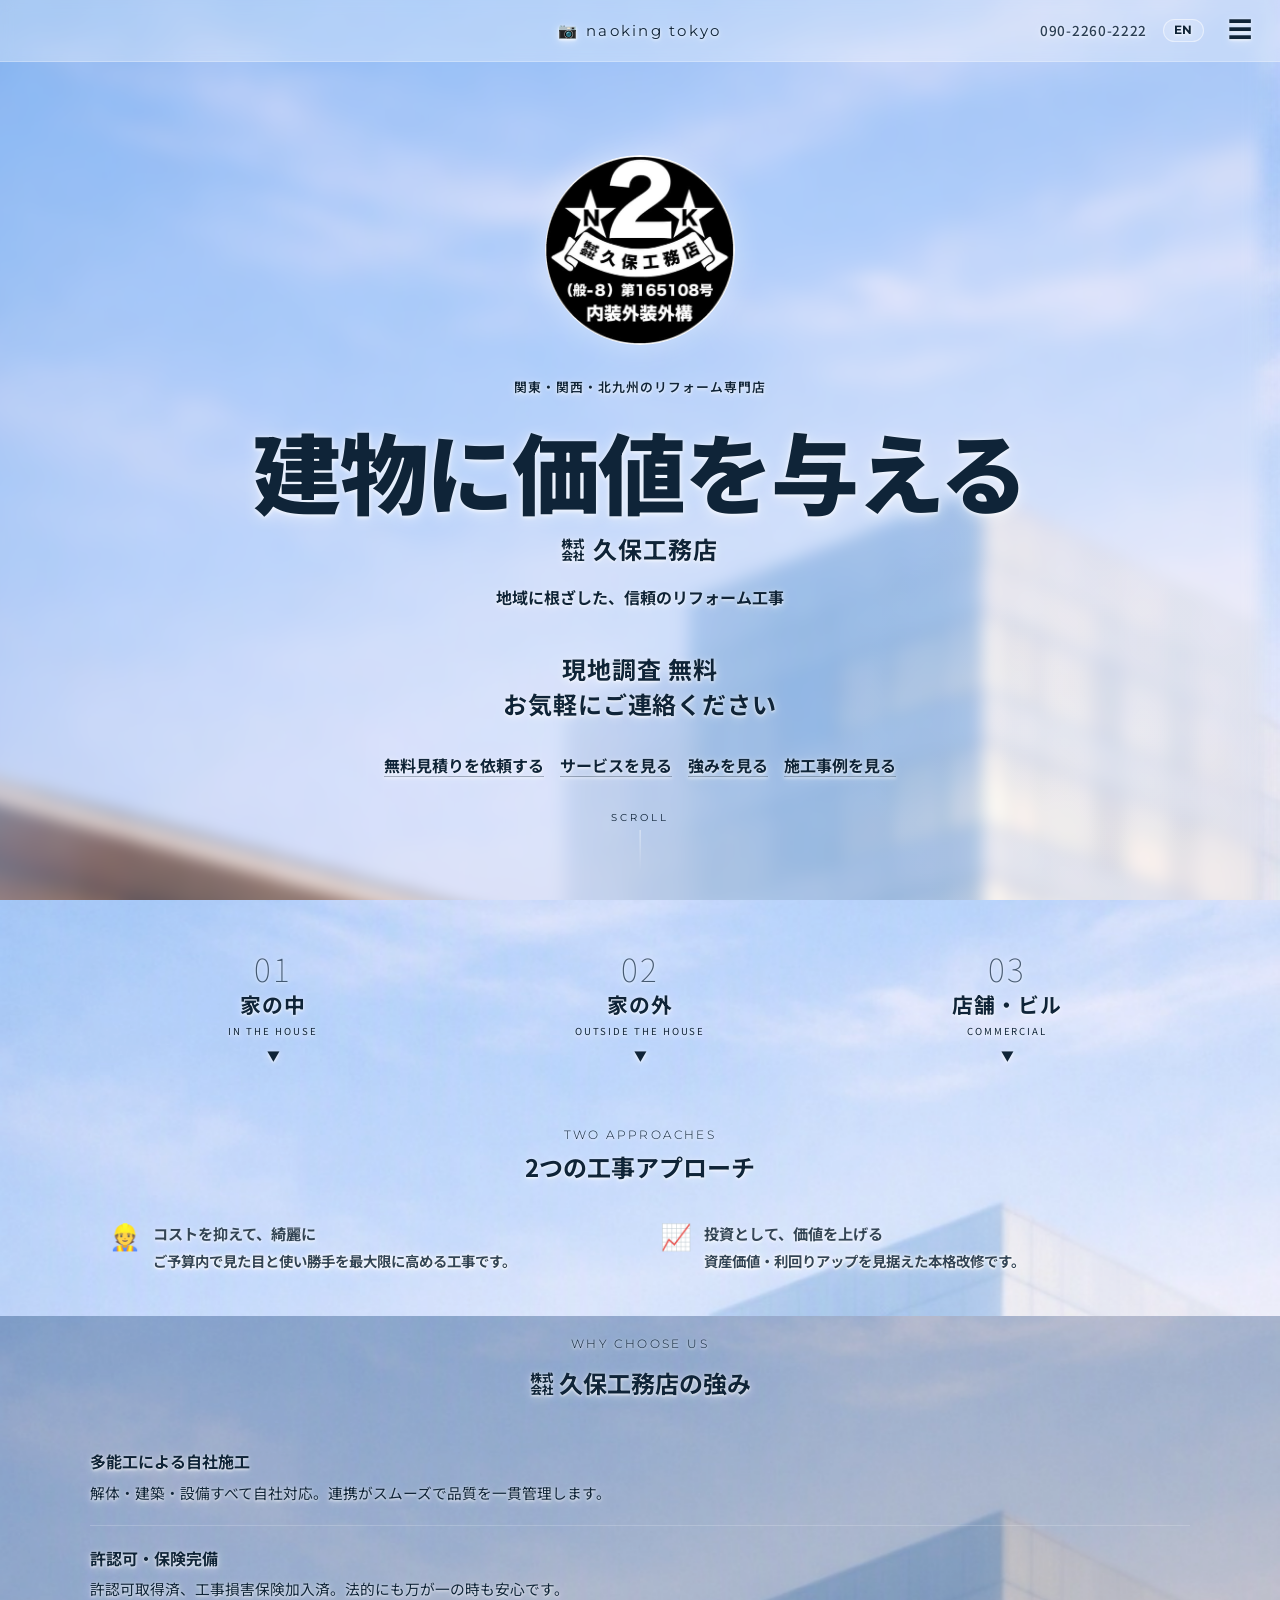
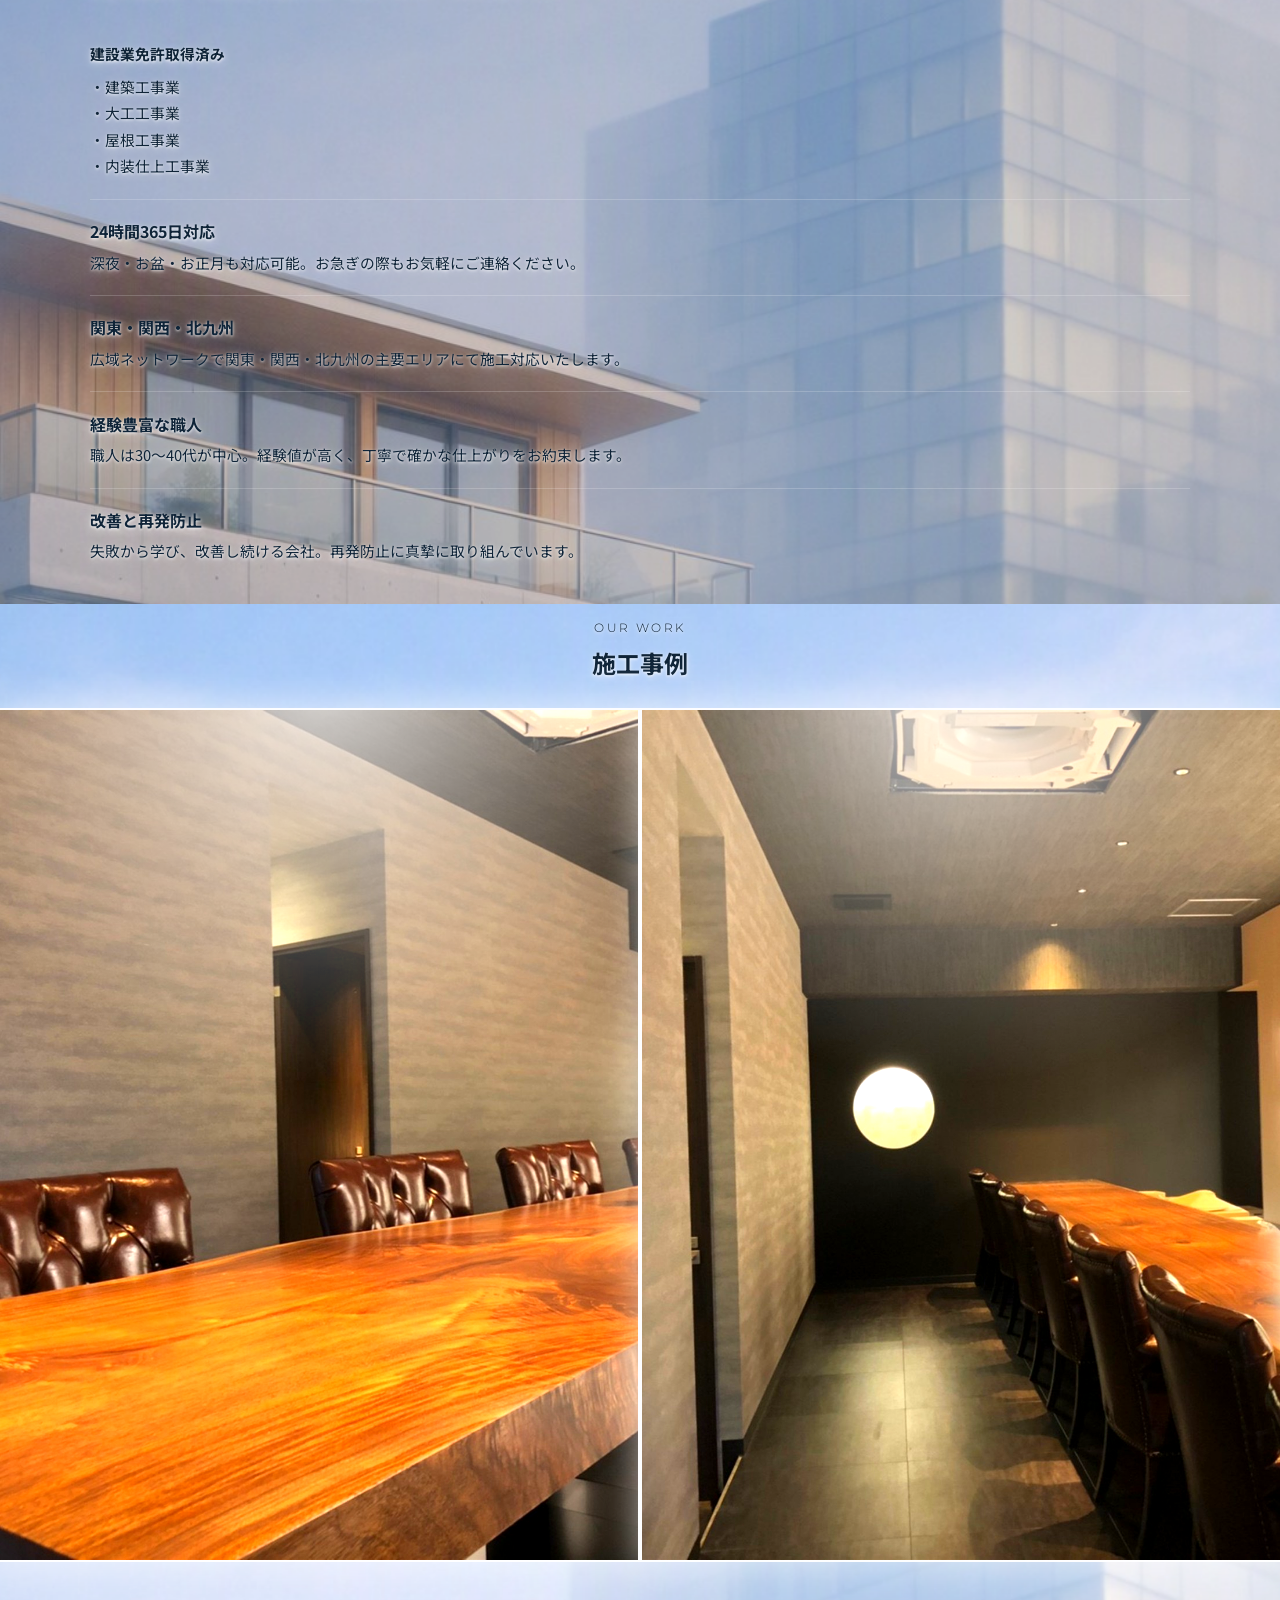
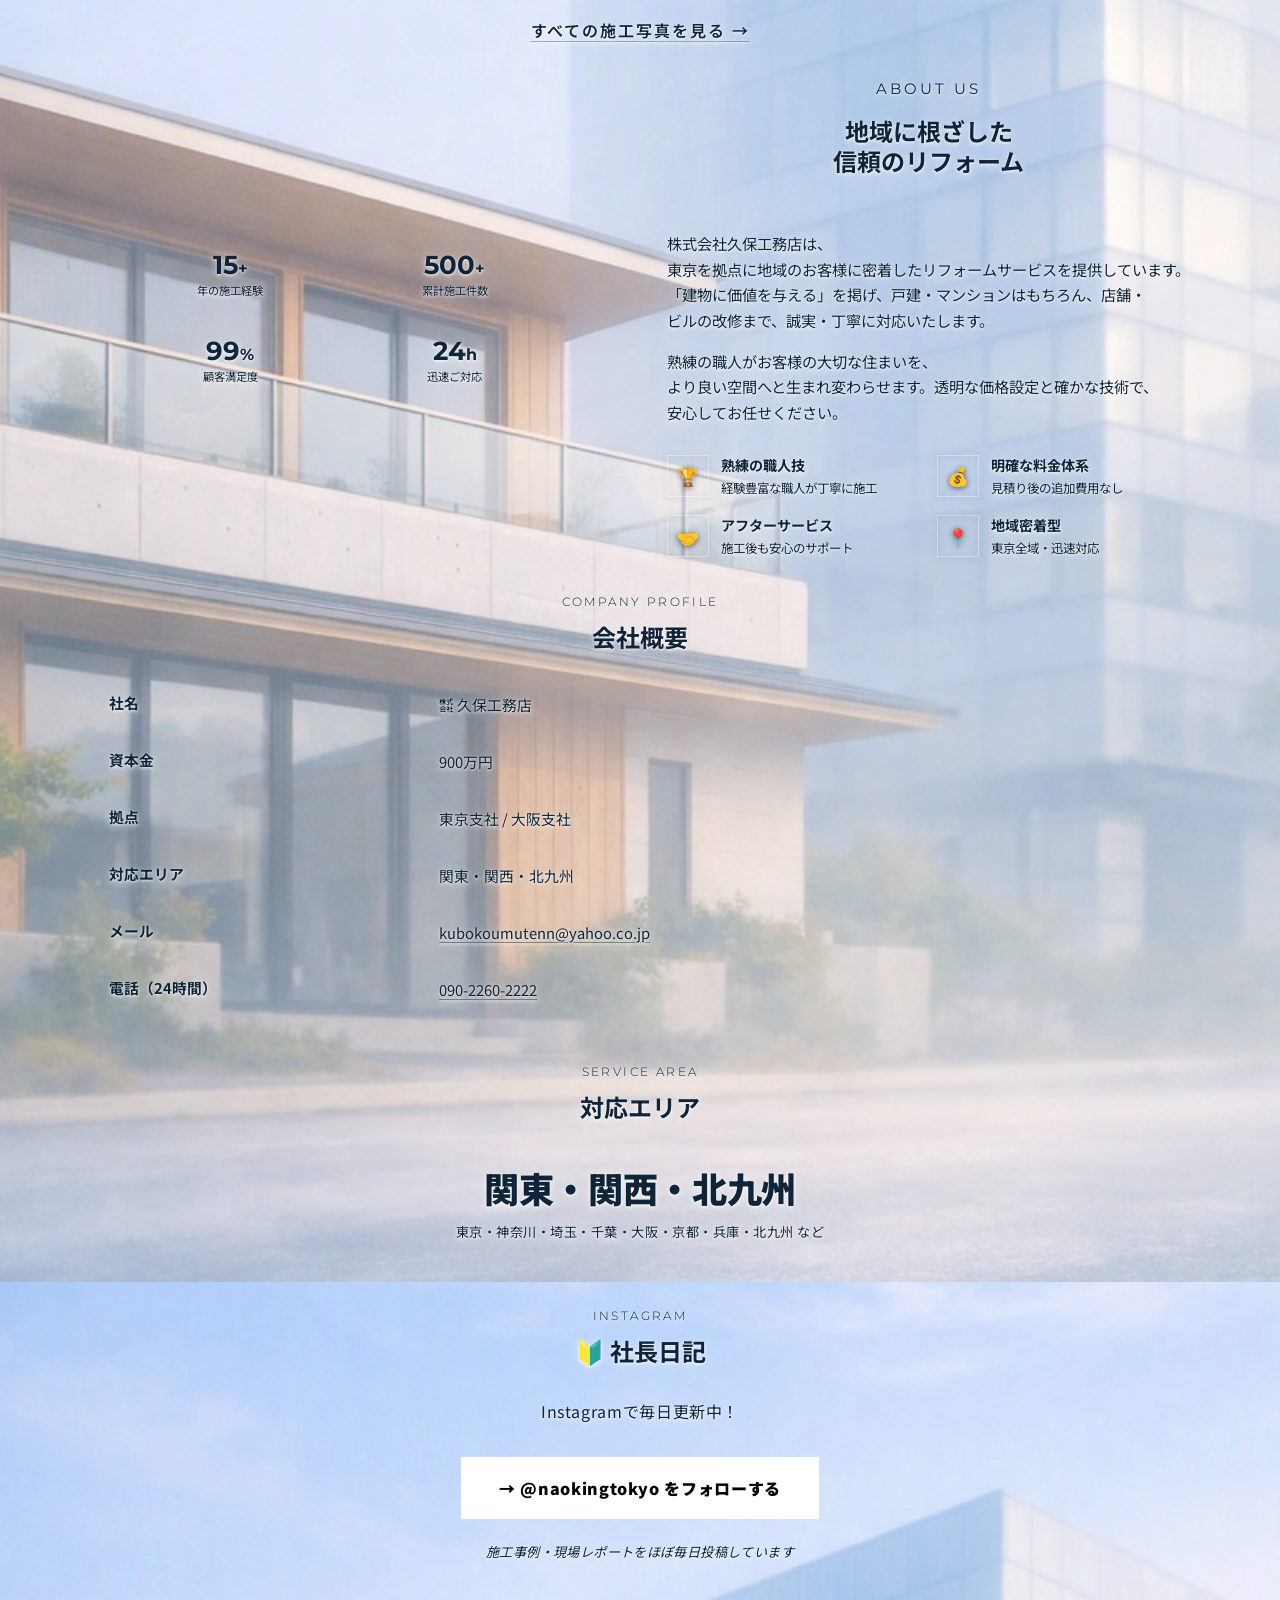
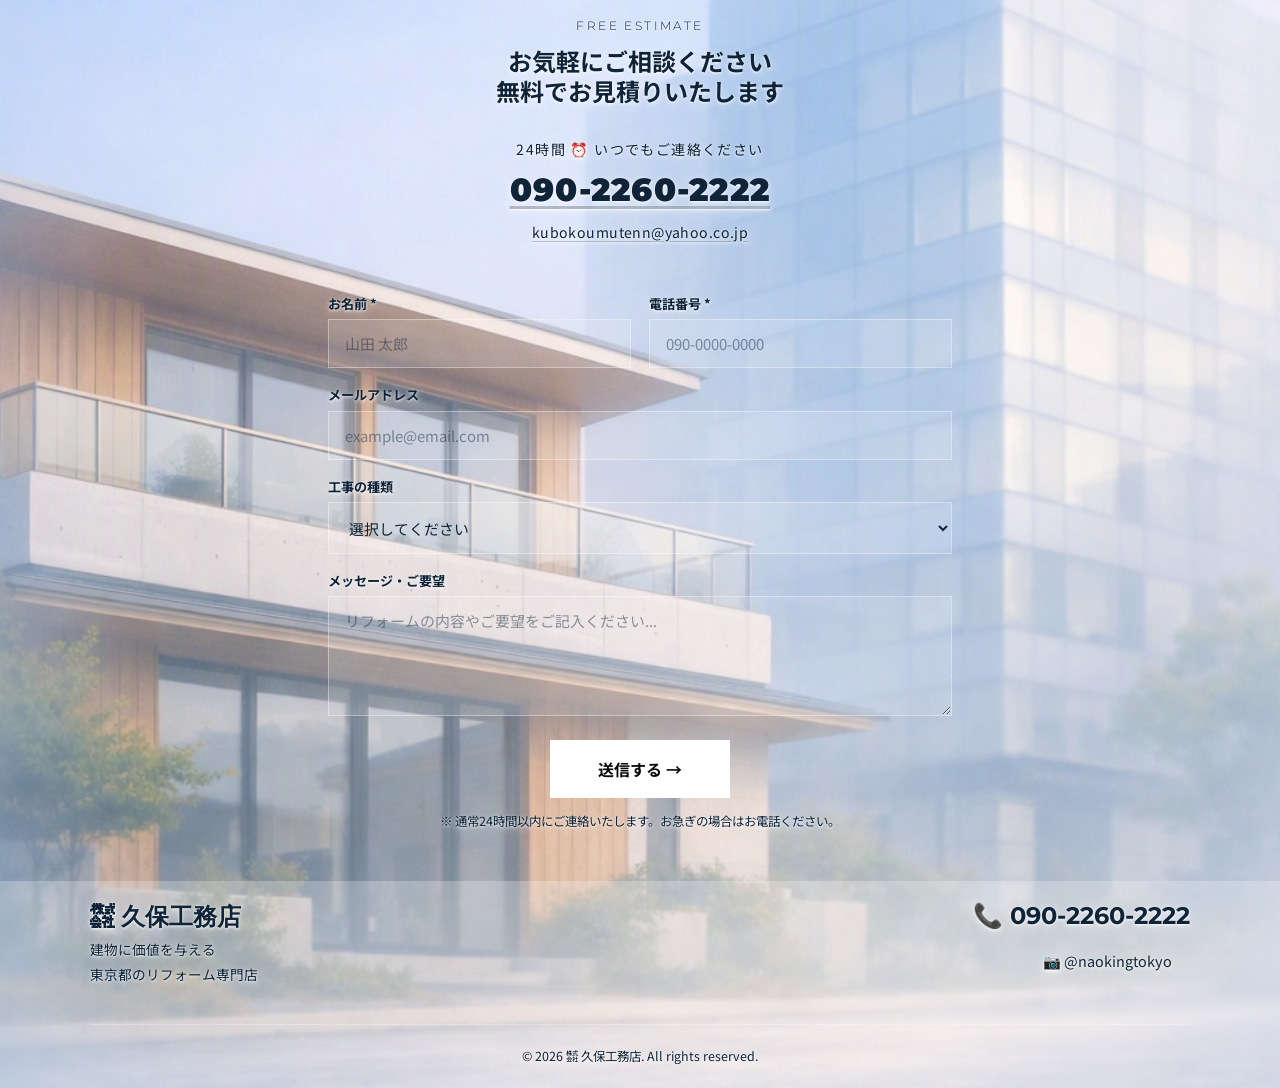
==== commit df6de57f: "Fix 3 bugs surfaced by the JP/EN duplication audit Found by diffing index.html against en/index.html" ====
--- a/index.html
+++ b/index.html
@@ -1252,10 +1252,10 @@
       color: #0f2438;
       text-decoration: underline;
       text-underline-offset: 3px;
-      text-decoration-color: rgba(255,255,255,0.5);
+      text-decoration-color: rgba(15,36,56,0.5);
       transition: color .2s, text-decoration-color .2s;
     }
-    .cp-table td a:hover { color: #0f2438; text-decoration-color: rgba(255,255,255,0.85); }
+    .cp-table td a:hover { color: #0f2438; text-decoration-color: rgba(15,36,56,0.85); }
     @media (max-width: 560px) {
       .cp-table th { width: 38%; padding: 0.75rem 0.8rem; font-size: 0.82rem; }
       .cp-table td { padding: 0.75rem 0.8rem; font-size: 0.85rem; }
@@ -1376,12 +1376,12 @@
       text-shadow: 0 1px 3px rgba(255,255,255,0.9), 0 2px 10px rgba(255,255,255,0.55);
       text-decoration: underline;
       text-underline-offset: 5px;
-      text-decoration-color: rgba(255,255,255,0.3);
+      text-decoration-color: rgba(15,36,56,0.3);
       letter-spacing: 0.04em;
       line-height: 1.2;
       transition: color .2s, text-decoration-color .2s;
     }
-    .contact-phone:hover { color: #0f2438; text-decoration-color: rgba(255,255,255,0.6); }
+    .contact-phone:hover { color: #0f2438; text-decoration-color: rgba(15,36,56,0.6); }
     .contact-email {
       display: block;
       margin-top: 0.75rem;
@@ -1390,11 +1390,11 @@
       text-shadow: 0 1px 3px rgba(255,255,255,0.9), 0 2px 10px rgba(255,255,255,0.55);
       text-decoration: underline;
       text-underline-offset: 3px;
-      text-decoration-color: rgba(255,255,255,0.25);
+      text-decoration-color: rgba(15,36,56,0.25);
       letter-spacing: 0.03em;
       transition: color .2s, text-decoration-color .2s;
     }
-    .contact-email:hover { color: #0f2438; text-decoration-color: rgba(255,255,255,0.6); }
+    .contact-email:hover { color: #0f2438; text-decoration-color: rgba(15,36,56,0.6); }
 
     .form-card {
       background: transparent;
@@ -1718,13 +1718,13 @@
       letter-spacing: 0.12em;
       text-decoration: underline !important;
       text-underline-offset: 4px;
-      text-decoration-color: rgba(255,255,255,0.35) !important;
+      text-decoration-color: rgba(15,36,56,0.35) !important;
       opacity: 1 !important;
       pointer-events: auto !important;
       cursor: pointer;
       transition: color .2s, text-decoration-color .2s;
     }
-    .portfolio-link:hover { color: rgba(255,255,255,0.75) !important; text-decoration-color: rgba(255,255,255,0.7) !important; }
+    .portfolio-link:hover { color: rgba(15,36,56,0.75) !important; text-decoration-color: rgba(15,36,56,0.7) !important; }
 
     @media (max-width: 768px) {
       .nav-phone { display: none; }
@@ -2327,11 +2327,11 @@
 
         <div class="form-row">
           <div class="fld">
-            <label for="f-name">お名前 <span style="color:var(--primary)">*</span></label>
+            <label for="f-name">お名前 <span style="color:#0f2438">*</span></label>
             <input type="text" id="f-name" name="name" placeholder="山田 太郎" required>
           </div>
           <div class="fld">
-            <label for="f-phone">電話番号 <span style="color:var(--primary)">*</span></label>
+            <label for="f-phone">電話番号 <span style="color:#0f2438">*</span></label>
             <input type="tel" id="f-phone" name="phone" placeholder="090-0000-0000" required>
           </div>
         </div>
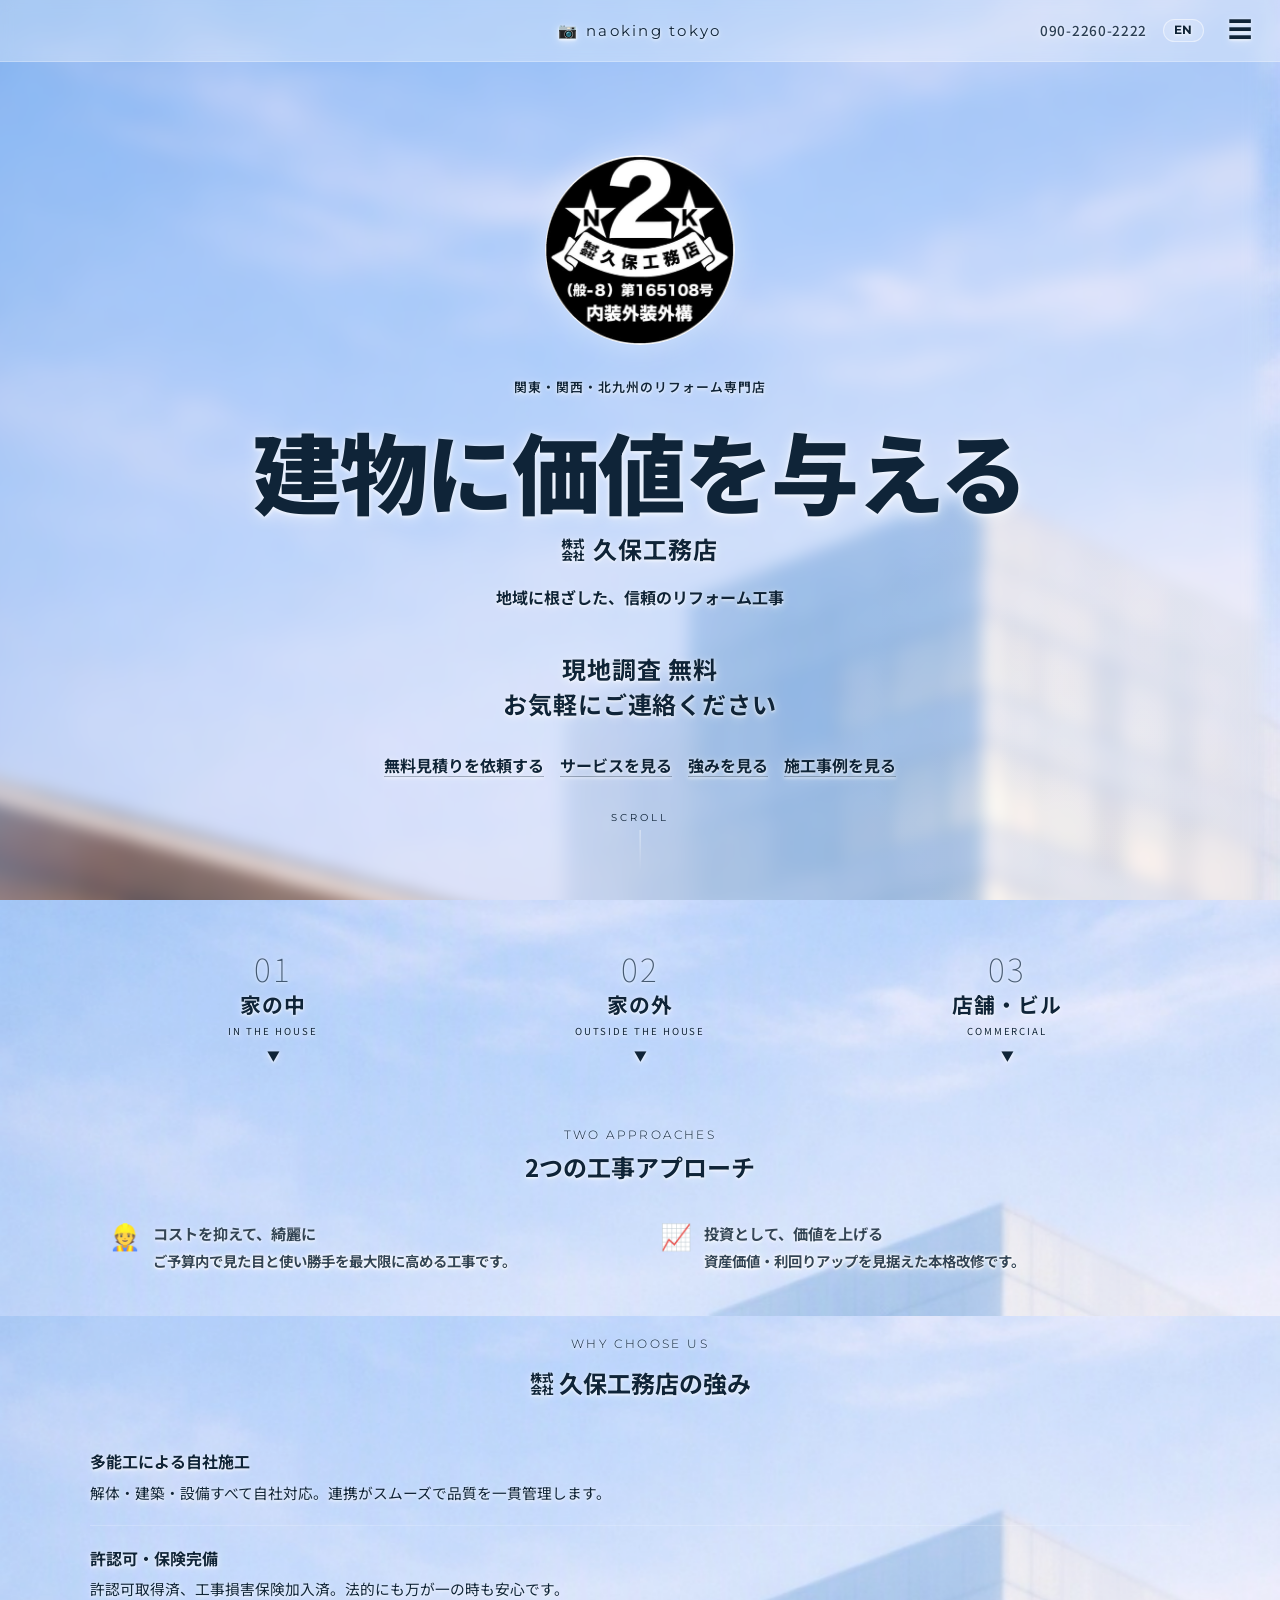
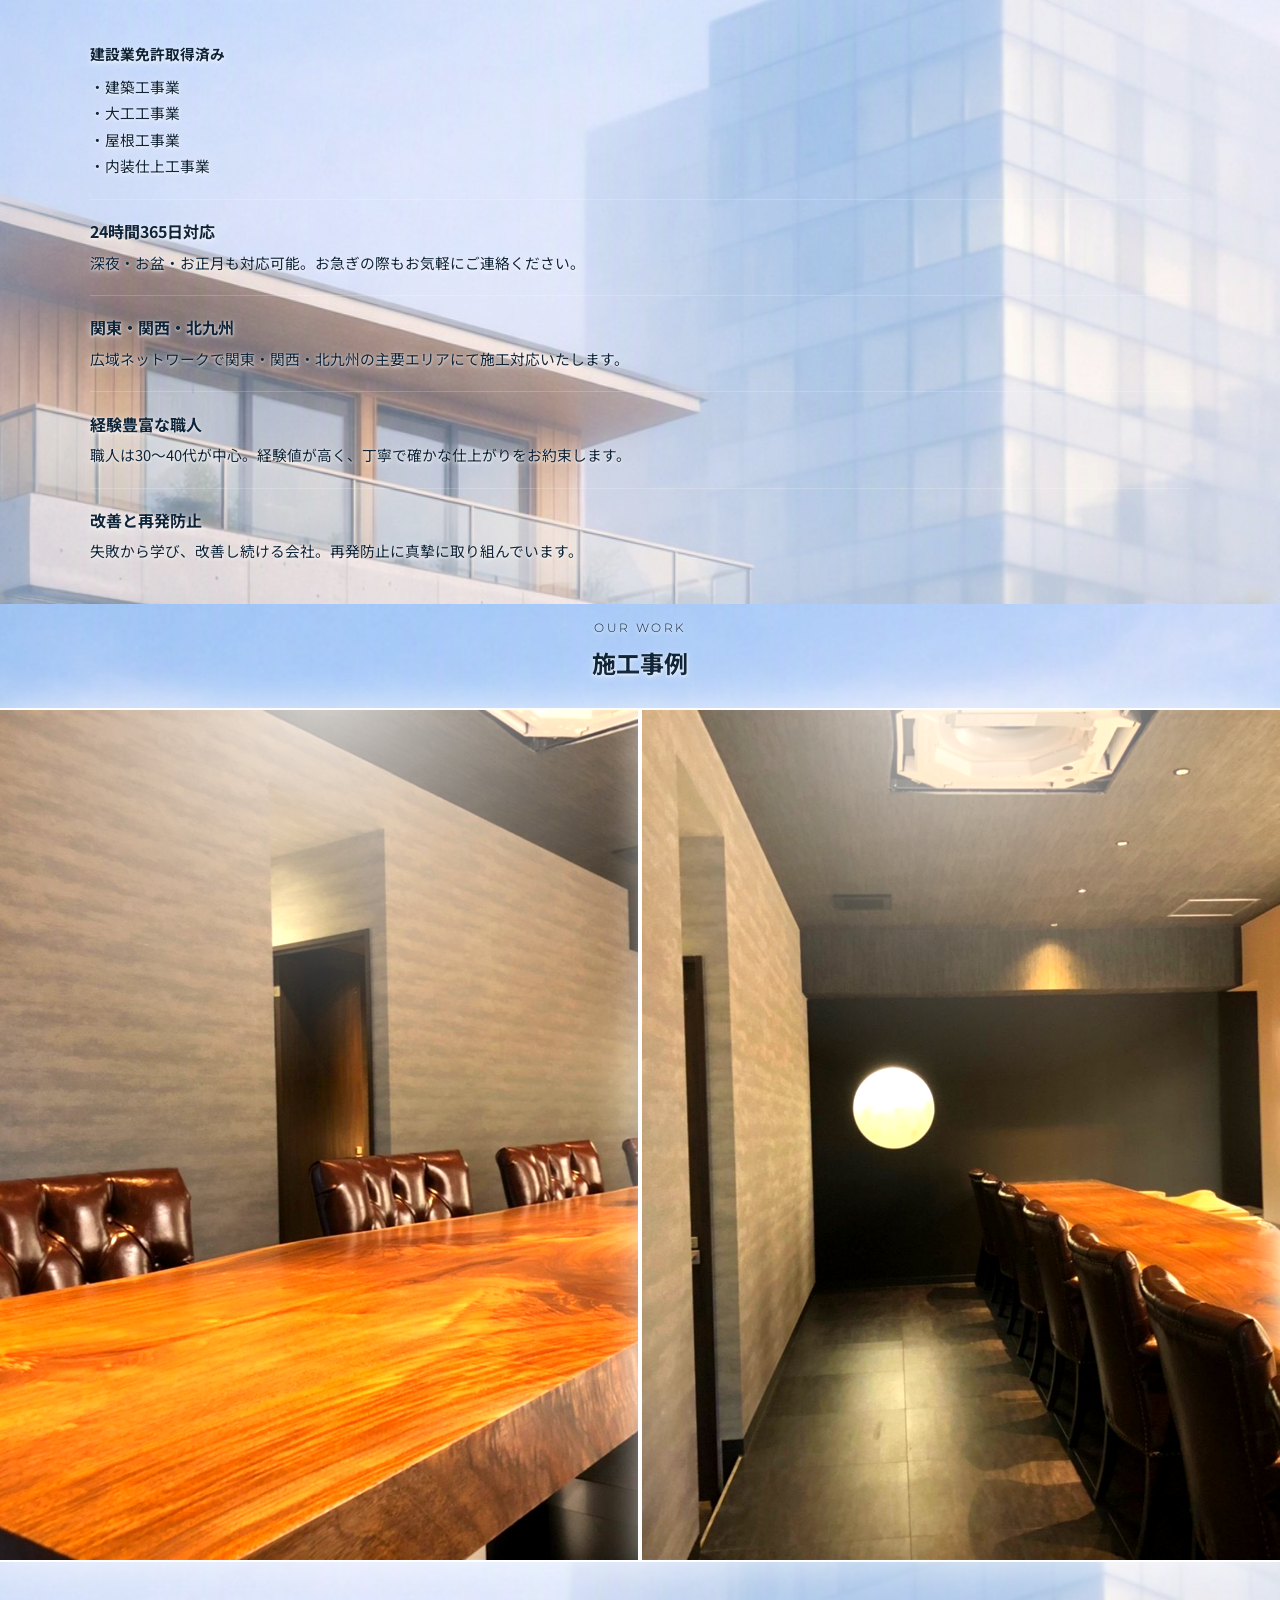
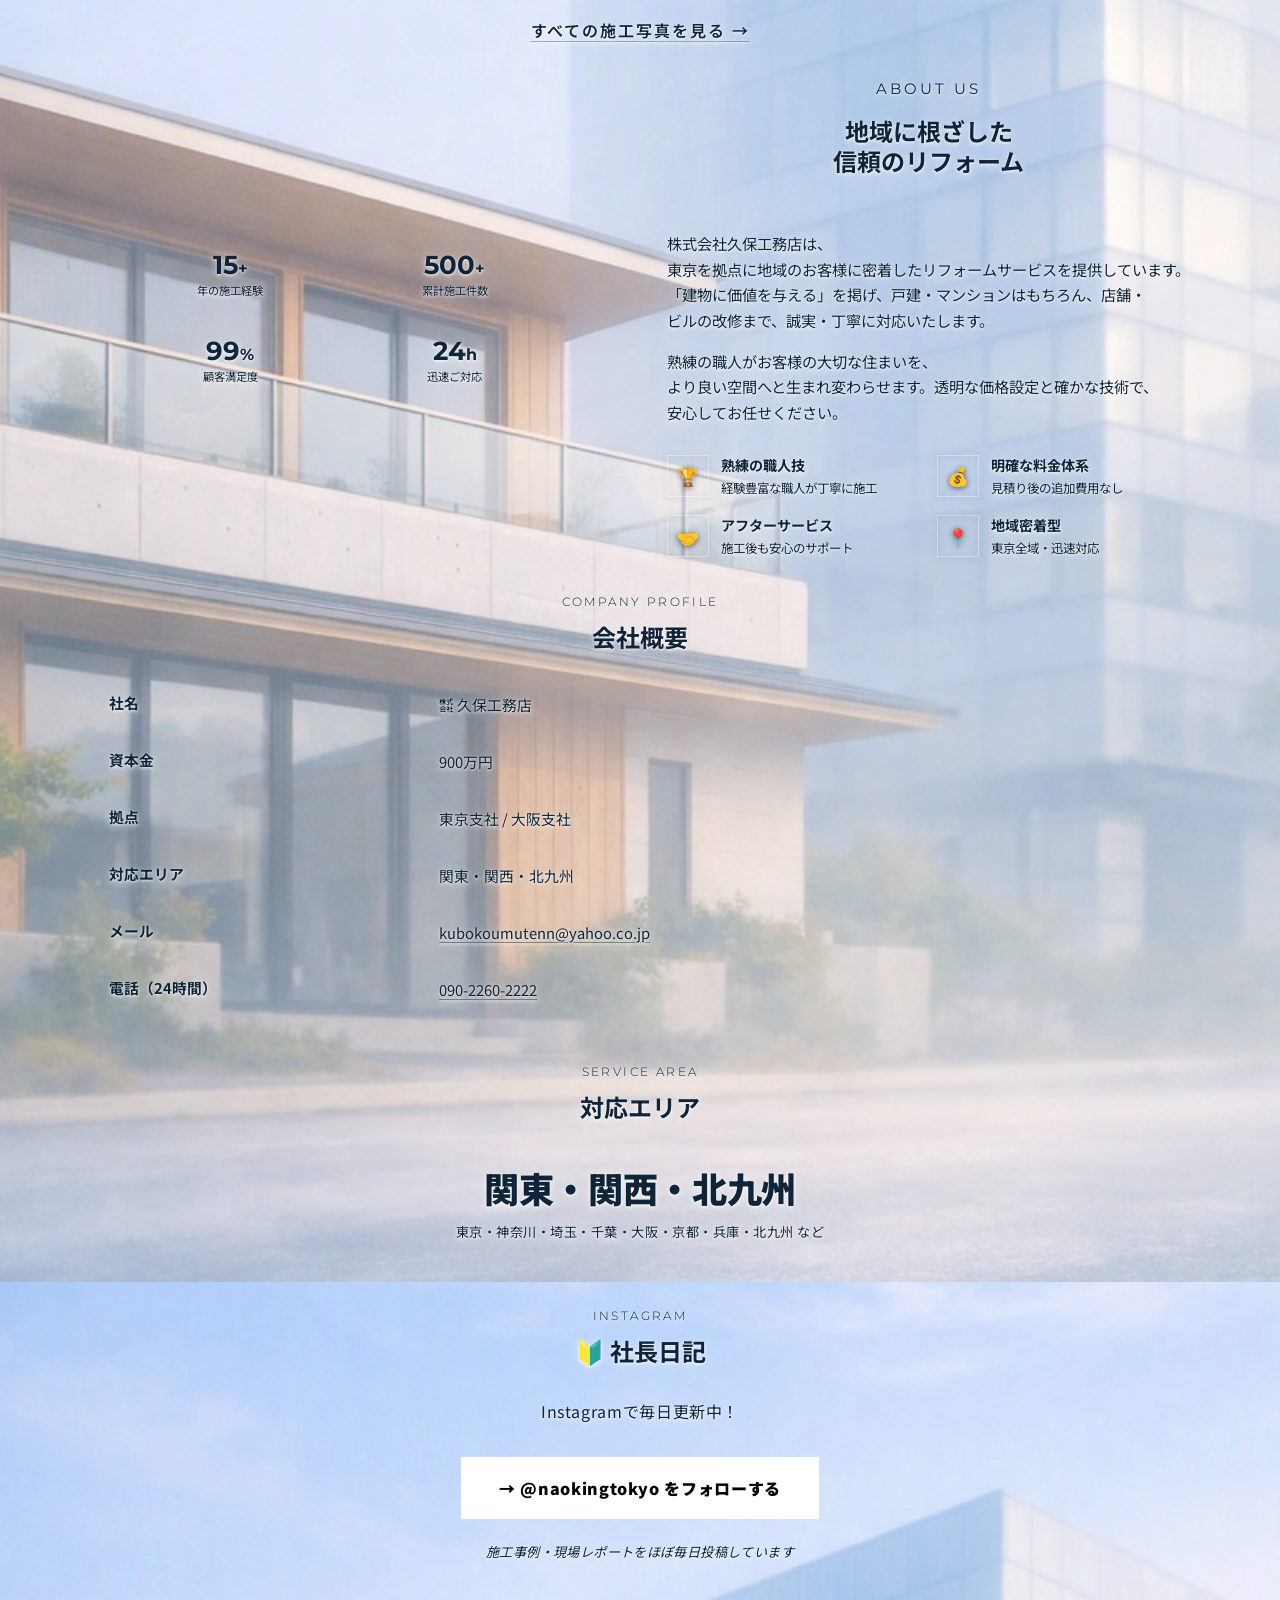
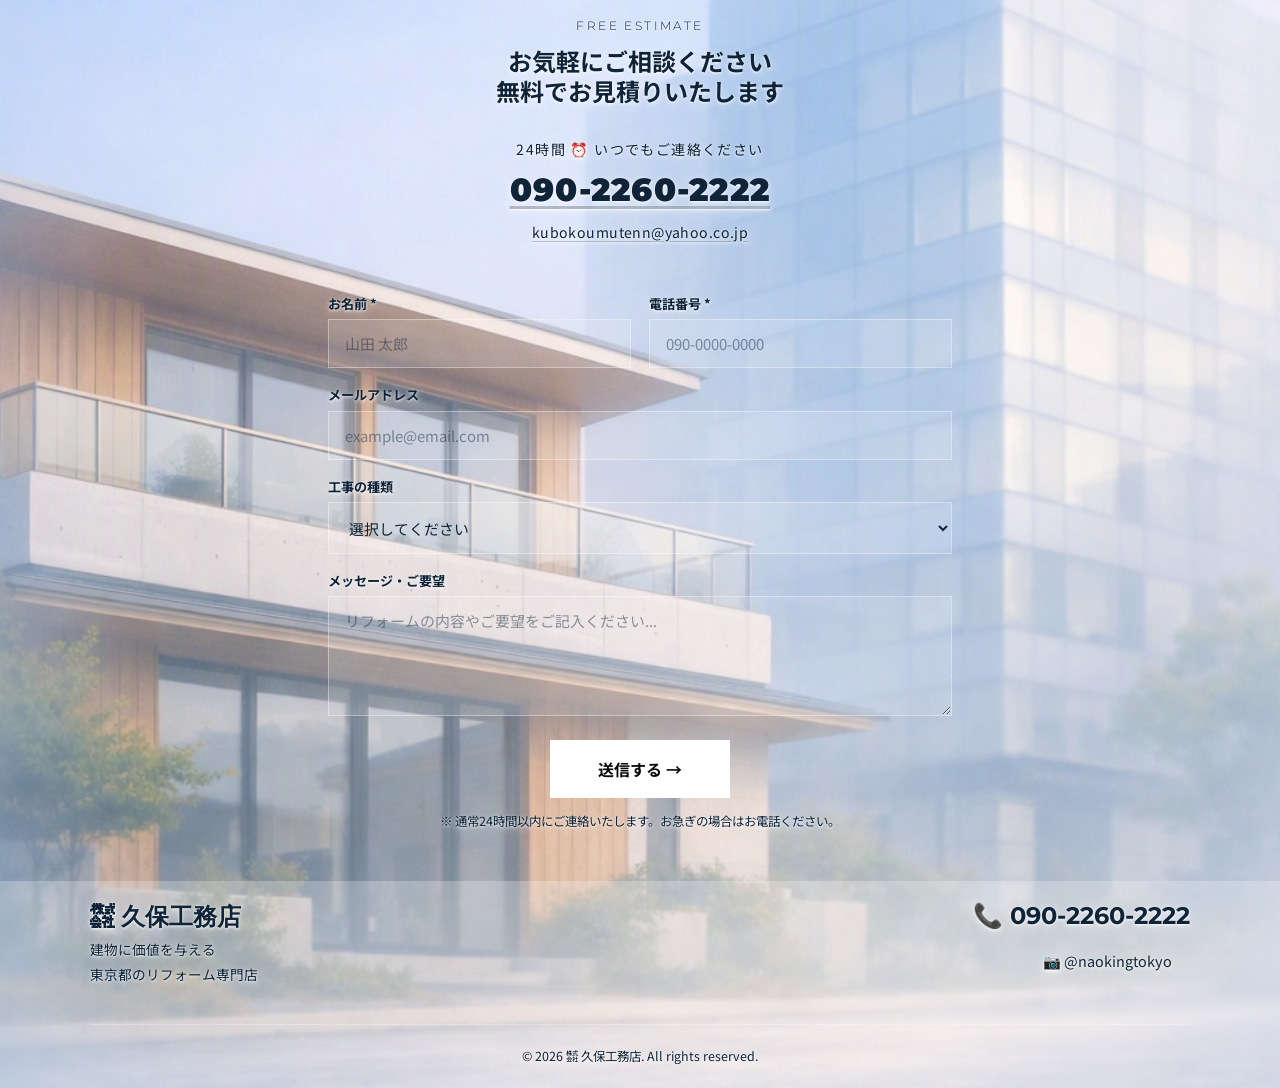
==== commit 037d9574: "Fix #strengths section reading darker than its neighbors Kubo-san flagged the "WHY CHOOSE US / 久保工務店" ====
--- a/index.html
+++ b/index.html
@@ -2055,7 +2055,7 @@
 
 <!-- ══════════ STRENGTHS ══════════ -->
 <section id="strengths" style="padding: 1.25rem 2rem; position: relative; background-image: url('Background/bg-long-index.jpg'); background-size: cover; background-position: center 35%;">
-  <div style="position:absolute;inset:0;background:rgba(0,0,0,0.18);z-index:0;"></div>
+  <div style="position:absolute;inset:0;background:rgba(255,255,255,0.15);z-index:0;"></div>
   <div style="position:relative; z-index:1; max-width:1100px; margin:0 auto;">
     <div class="section-header">
       <div class="trace-frame bold">
